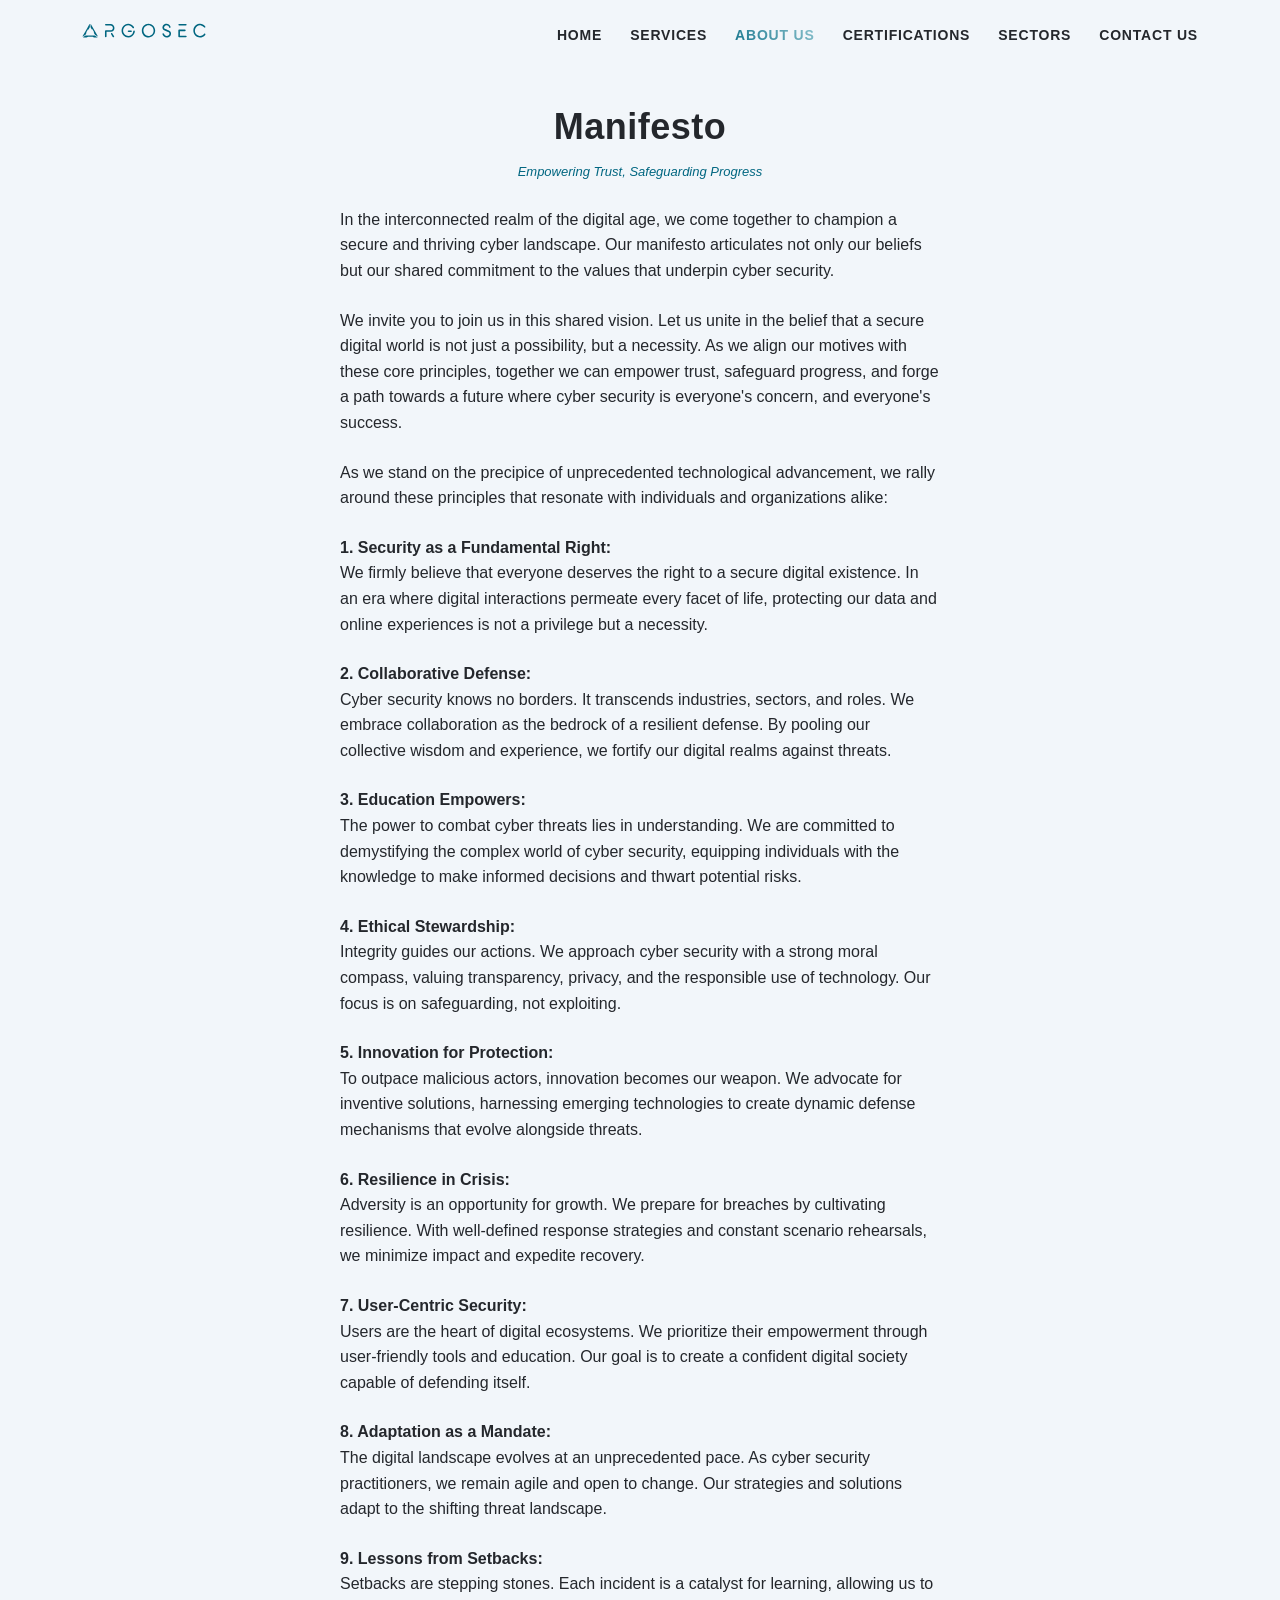
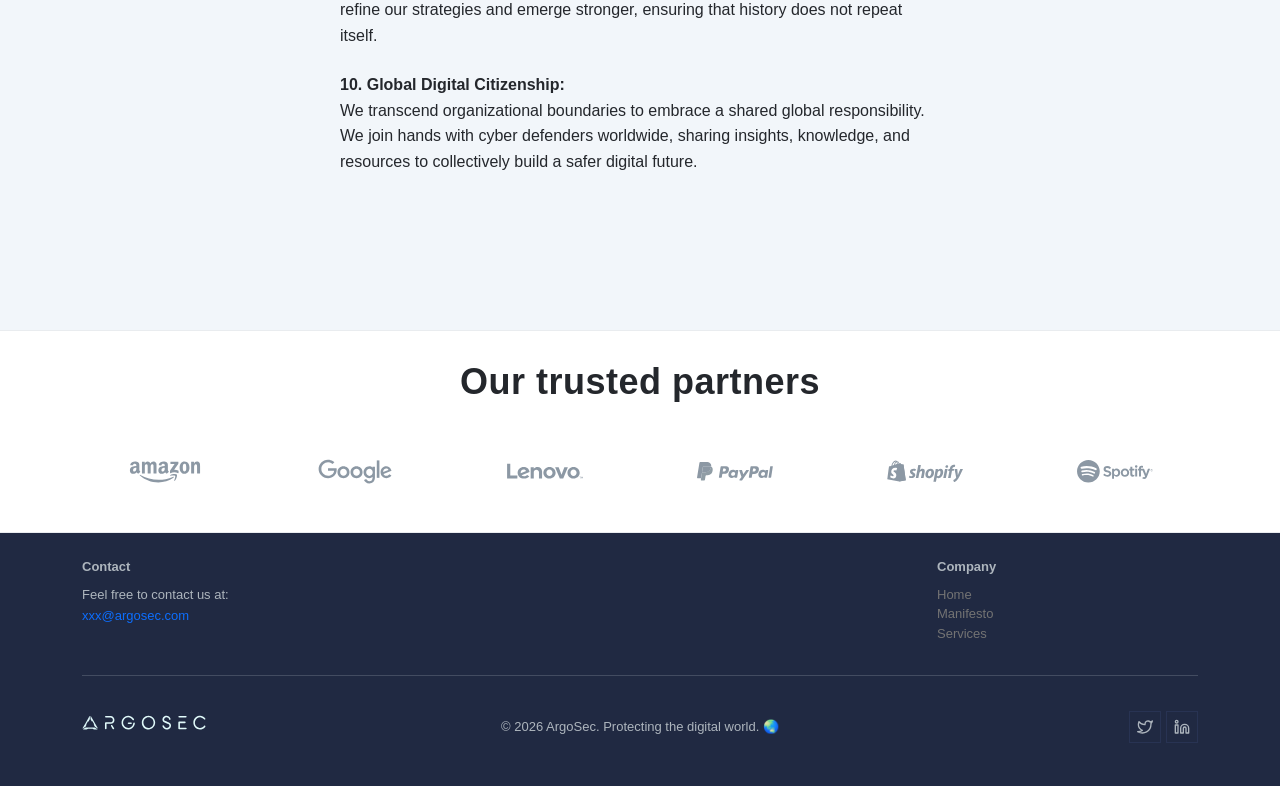
==== menu/manifesto.html @ 6bd0346e "Initial commit: Added my static website files" ====
<!doctype html>
<html lang="en">
	<head>
		<meta charset="UTF-8">
	    <meta name="viewport" content="width=device-width, initial-scale=1">
	    <title>ArgoSec - Manifesto</title>
	    <!-- favicon -->
        <link href="../images/argosec.ico" rel="shortcut icon">
		<!-- Bootstrap core CSS -->
	    <link href="../css/bootstrap.min.css" type="text/css" rel="stylesheet" />
	    <link href="../css/tobii.min.css" type="text/css" rel="stylesheet" />
        <link href="../css/materialdesignicons.min.css" rel="stylesheet" type="text/css" />
        <link href="https://unicons.iconscout.com/release/v4.0.0/css/line.css" rel="stylesheet">
	    <!-- Custom  Css -->
	    <link href="../css/style.min.css" rel="stylesheet" type="text/css" id="theme-opt" />
	</head>
    <body>
        <!-- START NAVBAR -->
       <nav id="navbar" class="navbar navbar-expand-lg fixed-top sticky">
            <div class="container">
                <a class="navbar-brand" href="../index.html">
                    <img height="70px" src="../images/argosec-dark.svg" alt="ArgoSec Logo Dark">
                </a>
                <button class="navbar-toggler" type="button" data-bs-toggle="collapse"
                data-bs-target="#navbarSupportedContent" aria-controls="navbarSupportedContent" aria-expanded="false" aria-label="Toggle navigation">
                <i data-feather="menu"></i>
                </button>

                <div class="collapse navbar-collapse" id="navbarSupportedContent">
                    <ul class="navbar-nav ms-auto mb-2 mb-lg-0" id="navbar-navlist">
                        <li class="nav-item">
                            <a class="nav-link" href="../index.html">Home</a>
                        </li>
                        <li class="nav-item">
                            <a class="nav-link" href="../index.html#service">Services</a>
                        </li>
                        <li class="nav-item">
                            <a class="nav-link" href="../index.html#about" title="#about">About Us</a>
                        </li>
                        <li class="nav-item">
                            <a class="nav-link" href="../index.html#certification">Certifications</a>
                        </li>
                        <li class="nav-item">
                            <a class="nav-link" href="../index.html#sector">Sectors</a>
                        </li>
                        <li class="nav-item">
                            <a class="nav-link" href="../index.html#contact">Contact Us</a>
                        </li>
                    </ul>
                </div>
                <!--end collapse-->
            </div><!--end container-->
        </nav>
        <!-- END NAVBAR -->

        <!-- Start About us -->
        <section class="section bg-light overflow-hidden" id="about">

            <div class="container mt-60 mt-60">
                <div class="row justify-content-center">
                    <div class="col-12 mb-4 pb-2">
                        <div class="section-title text-center">
                            <h4 class="title mb-2">Manifesto</h4>
                            <p style="font-size: small;" class="text-primary para-desc mx-auto mb-4"><em>Empowering Trust, Safeguarding Progress</em></p>
                            <p style="font-size: medium;" class="text-sm-start para-desc mx-auto mb-4">In the interconnected realm of the digital age, we come together to champion a secure and thriving cyber landscape. Our manifesto articulates not only our beliefs but our shared commitment to the values that underpin cyber security.</p>
                            <p style="font-size: medium;" class="text-sm-start para-desc mx-auto mb-4">We invite you to join us in this shared vision. Let us unite in the belief that a secure digital world is not just a possibility, but a necessity. As we align our motives with these core principles, together we can empower trust, safeguard progress, and forge a path towards a future where cyber security is everyone's concern, and everyone's success.</p>
                            <p style="font-size: medium;" class="text-sm-start para-desc mx-auto mb-4">As we stand on the precipice of unprecedented technological advancement, we rally around these principles that resonate with individuals and organizations alike:</p>
                            <p style="font-size: medium;" class="text-sm-start para-desc mx-auto mb-4"><strong>1. Security as a Fundamental Right:</strong><br>We firmly believe that everyone deserves the right to a secure digital existence. In an era where digital interactions permeate every facet of life, protecting our data and online experiences is not a privilege but a necessity.</p>
                            <p style="font-size: medium;" class="text-sm-start para-desc mx-auto mb-4"><strong>2. Collaborative Defense:</strong><br>Cyber security knows no borders. It transcends industries, sectors, and roles. We embrace collaboration as the bedrock of a resilient defense. By pooling our collective wisdom and experience, we fortify our digital realms against threats.</p>
                            <p style="font-size: medium;" class="text-sm-start para-desc mx-auto mb-4"><strong>3. Education Empowers:</strong><br>The power to combat cyber threats lies in understanding. We are committed to demystifying the complex world of cyber security, equipping individuals with the knowledge to make informed decisions and thwart potential risks.</p>
                            <p style="font-size: medium;" class="text-sm-start para-desc mx-auto mb-4"><strong>4. Ethical Stewardship:</strong><br>Integrity guides our actions. We approach cyber security with a strong moral compass, valuing transparency, privacy, and the responsible use of technology. Our focus is on safeguarding, not exploiting.</p>
                            <p style="font-size: medium;" class="text-sm-start para-desc mx-auto mb-4"><strong>5. Innovation for Protection:</strong><br>To outpace malicious actors, innovation becomes our weapon. We advocate for inventive solutions, harnessing emerging technologies to create dynamic defense mechanisms that evolve alongside threats.</p>
                            <p style="font-size: medium;" class="text-sm-start para-desc mx-auto mb-4"><strong>6. Resilience in Crisis:</strong><br>Adversity is an opportunity for growth. We prepare for breaches by cultivating resilience. With well-defined response strategies and constant scenario rehearsals, we minimize impact and expedite recovery.</p>
                            <p style="font-size: medium;" class="text-sm-start para-desc mx-auto mb-4"><strong>7. User-Centric Security:</strong><br>Users are the heart of digital ecosystems. We prioritize their empowerment through user-friendly tools and education. Our goal is to create a confident digital society capable of defending itself.</p>
                            <p style="font-size: medium;" class="text-sm-start para-desc mx-auto mb-4"><strong>8. Adaptation as a Mandate:</strong><br>The digital landscape evolves at an unprecedented pace. As cyber security practitioners, we remain agile and open to change. Our strategies and solutions adapt to the shifting threat landscape.</p>
                            <p style="font-size: medium;" class="text-sm-start para-desc mx-auto mb-4"><strong>9. Lessons from Setbacks:</strong><br>Setbacks are stepping stones. Each incident is a catalyst for learning, allowing us to refine our strategies and emerge stronger, ensuring that history does not repeat itself.</p>
                            <p style="font-size: medium;" class="text-sm-start para-desc mx-auto mb-4"><strong>10. Global Digital Citizenship:</strong><br>We transcend organizational boundaries to embrace a shared global responsibility. We join hands with cyber defenders worldwide, sharing insights, knowledge, and resources to collectively build a safer digital future.</p>

                        </div>
                    </div><!--end col-->
                </div><!--end row-->
            </div>
        </section><!--end section-->
        <!-- End -->

        <!-- Partners start -->
        <section class="py-4 border-bottom border-top">
            <div class="container">
                <div class="row justify-content-center">
                    <div class="section-title text-center">
                        <h4 class="title mb-4">Our trusted partners</h4></div>
                    <div class="col-lg-2 col-md-2 col-6 text-center py-4">
                        <img src="../images/client/amazon.svg" class="avatar avatar-ex-sm" alt="">
                    </div><!--end col-->

                    <div class="col-lg-2 col-md-2 col-6 text-center py-4">
                        <img src="../images/client/google.svg" class="avatar avatar-ex-sm" alt="">
                    </div><!--end col-->
                    
                    <div class="col-lg-2 col-md-2 col-6 text-center py-4">
                        <img src="../images/client/lenovo.svg" class="avatar avatar-ex-sm" alt="">
                    </div><!--end col-->
                    
                    <div class="col-lg-2 col-md-2 col-6 text-center py-4">
                        <img src="../images/client/paypal.svg" class="avatar avatar-ex-sm" alt="">
                    </div><!--end col-->
                    
                    <div class="col-lg-2 col-md-2 col-6 text-center py-4">
                        <img src="../images/client/shopify.svg" class="avatar avatar-ex-sm" alt="">
                    </div><!--end col-->
                    
                    <div class="col-lg-2 col-md-2 col-6 text-center py-4">
                        <img src="../images/client/spotify.svg" class="avatar avatar-ex-sm" alt="">
                    </div><!--end col-->
                </div><!--end row-->
            </div><!--end container-->
        </section><!--end section-->
        <!-- Partners End -->

         <!-- Start Footer -->
        <footer class="bg-footer footer-bar">
            <div class="container">
                <div class="row">
                    <div class="col-sm-12 col-md-6 mt-4">
                        <h6>Contact</h6>
                        <p style="font-size: small;" class="text-justify">Feel free to contact us at: <br> <a href="mailto:xxx@argosec.com">xxx@argosec.com</a></p>
                    </div>
                
                    <div class="col-xs-6 col-md-3 mt-4">
                        <h6></h6>
                        <ul style="font-size: small;" class="footer-links">
                            <li><a href=""></a></li>
                        </ul>
                    </div>
                
                    <div class="col-xs-6 col-md-3 mt-4">
                        <h6 style="font-size: small;">Company</h6>
                        <ul style="font-size: small;" class="footer-links">
                            <li><a href="../index.html">Home</a></li>
                            <li><a href="/menu/manifesto.html">Manifesto</a></li>
                            <li><a href="/menu/services.html">Services</a></li>
                        </ul>
                    </div>
                </div>
                <hr>
            </div>
            
            <div class="container text-center">
                <div class="row align-items-center">
                    <div class="col-sm-3">
                        <div class="text-sm-start mb-4">
                            <a href="#" class="logo-footer">
                                <img height="70px" src="../images/argosec-light.svg" alt="ArgoSec Logo Light">
                            </a>
                        </div>
                    </div>
                
                    <div class="col-sm-6 mt-4 mt-sm-0 pt-2 pt-sm-0">
                        <div class="text-center mb-4">
                            <p style="font-size: small;" class="mb-0">© <script>document.write(new Date().getFullYear())</script> ArgoSec. Protecting the digital world. 🌏</p>
                        </div>
                    </div>
                
                    <div class="col-sm-3 mt-4 mt-sm-0 pt-2 pt-sm-0">
                        <ul class="list-unstyled social-icon foot-social-icon text-sm-end mb-4">
                            <!--<li class="list-inline-item mb-0"><a href=""><i data-feather="facebook" class="fea icon-sm fea-social"></i></a></li>-->
                            <!--<li class="list-inline-item mb-0"><a href=""><i data-feather="instagram" class="fea icon-sm fea-social"></i></a></li>-->
                            <li class="list-inline-item mb-0"><a href="https://twitter.com/intent/follow?screen_name=ArgoSec_" target="_blank" rel="noopener noreferrer"><i data-feather="twitter" class="fea icon-sm fea-social"></i></a></li>
                            <li class="list-inline-item mb-0"><a href=""><i data-feather="linkedin" class="fea icon-sm fea-social"></i></a></li>
                        </ul><!--end icon-->
                    </div><!--end col-->
                </div><!--end row-->
            </div><!--end container-->
        </footer>    
        <!-- End Footer -->
    
        <!-- Back to top -->
        <a href="#" onclick="topFunction()" id="back-to-top" class="back-to-top rounded-pill fs-5"><i data-feather="arrow-up" class="fea icon-sm icons align-middle"></i></a>
        <!-- Back to top -->
                <!-- JAVASCRIPTS -->
        <script src="../js/bootstrap.bundle.min.js"></script>
        <script src="../js/gumshoe.js"></script>
        <script src="../js/tobii.min.js"></script>
        <script src="../js/contact.js"></script>
        <script src="../js/feather.min.js"></script>
        <!-- Custom -->
        <script src="../js/plugins.init.js"></script>
        <script src="../js/app.js"></script>
    </body>
---- css/tobii.min.css ----
:root{--base-font-size:18px;--transition-duration:0.3s;--transition-timing-function:cubic-bezier(0.19,1,0.22,1);--zoom-icon-background:rgba(25,41,56,0.94);--zoom-icon-color:#fff;--lightbox-background:rgba(25,41,56,0.94);--lightbox-z-index:1337;--caption-background:hsla(0,0%,100%,0.94);--caption-color:#192938;--counter-background:transparent;--counter-color:#fff;--button-background:transparent;--button-color:#fff;--loader-color:#fff;--slide-max-height:85vh;--slide-max-width:85vw}.tobii-zoom{border:0;box-shadow:none;display:inline-block;position:relative;text-decoration:none}.tobii-zoom img{display:block}.tobii-zoom__icon{align-items:center;background-color:var(--zoom-icon-background);top:.44444em;color:var(--zoom-icon-color);display:flex;height:1.77778em;justify-content:center;line-height:1;position:absolute;right:.44444em;width:1.77778em}.tobii-zoom__icon svg{fill:none;height:1.33333em;pointer-events:none;stroke-linecap:round;stroke-linejoin:round;stroke-width:1.5;stroke:currentColor;width:1.33333em}.tobii-is-open{overflow-y:hidden}.tobii{background-color:var(--lightbox-background);bottom:0;box-sizing:border-box;contain:strict;font-size:var(--base-font-size);left:0;line-height:1.5;overflow:hidden;position:fixed;right:0;top:0;z-index:var(--lightbox-z-index)}.tobii[aria-hidden=true]{display:none}.tobii *,.tobii :after,.tobii :before{box-sizing:inherit}.tobii__slider{bottom:0;left:0;position:absolute;right:0;top:0;will-change:transform}.tobii__slider[aria-hidden=true]{display:none}@media screen and (prefers-reduced-motion:no-preference){.tobii__slider--animate:not(.tobii__slider--is-dragging){transition-duration:var(--transition-duration);transition-property:transform;transition-timing-function:var(--transition-timing-function)}}.tobii__slider--is-draggable [data-type]{cursor:grab}.tobii__slider--is-dragging [data-type]{cursor:grabbing}.tobii__slide{align-items:center;display:flex;height:100%;justify-content:center;width:100%}.tobii__slide:not(.tobii__slide--is-active){visibility:hidden}@media screen and (prefers-reduced-motion:no-preference){.tobii__slide:not(.tobii__slide--is-active){transition-duration:var(--transition-duration);transition-property:visibility;transition-timing-function:var(--transition-timing-function)}}.tobii__slide [data-type]{max-height:var(--slide-max-height);max-width:var(--slide-max-width);overflow:hidden;overflow-y:auto;overscroll-behavior:contain}.tobii__slide iframe,.tobii__slide video{display:block!important}.tobii__slide figure{margin:0;position:relative}.tobii__slide figure>img{display:block;height:auto;max-height:var(--slide-max-height);max-width:var(--slide-max-width);width:auto}.tobii__slide figure>figcaption{background-color:var(--caption-background);bottom:0;color:var(--caption-color);padding:.22222em .44444em;position:absolute;white-space:pre-wrap;width:100%}.tobii__slide [data-type=html] video{cursor:auto;max-height:var(--slide-max-height);max-width:var(--slide-max-width)}.tobii__slide [data-type=iframe]{-webkit-overflow-scrolling:touch;transform:translateZ(0)}.tobii__slide [data-type=iframe] iframe{height:var(--slide-max-height);width:var(--slide-max-width)}.tobii__btn{-webkit-appearance:none;appearance:none;background-color:var(--button-background);border:.05556em solid transparent;color:var(--button-color);cursor:pointer;font:inherit;line-height:1;margin:0;opacity:.5;padding:0;position:absolute;touch-action:manipulation;will-change:opacity;z-index:1}@media screen and (prefers-reduced-motion:no-preference){.tobii__btn{transition-duration:var(--transition-duration);transition-property:opacity,transform;transition-timing-function:var(--transition-timing-function);will-change:opacity,transform}}.tobii__btn svg{fill:none;height:3.33333em;pointer-events:none;stroke-linecap:round;stroke-linejoin:round;stroke-width:1;stroke:currentColor;width:3.33333em}.tobii__btn:active,.tobii__btn:focus,.tobii__btn:hover{opacity:1}.tobii__btn--next,.tobii__btn--previous{top:50%;transform:translateY(-50%)}.tobii__btn--previous{left:.88889em}.tobii__btn--next{right:.88889em}.tobii__btn--close{right:.88889em;top:.88889em}.tobii__btn:disabled,.tobii__btn[aria-hidden=true]{display:none}.tobii__counter{background-color:var(--counter-background);color:var(--counter-color);font-size:1.11111em;left:1em;line-height:1;position:absolute;top:2.22222em;z-index:1}.tobii__counter[aria-hidden=true]{display:none}.tobii__loader{display:inline-block;height:5.55556em;left:50%;position:absolute;top:50%;transform:translate(-50%,-50%);width:5.55556em}.tobii__loader:before{animation:spin 1s infinite;border-radius:100%;border:.22222em solid #949ba3;border-top:.22222em solid var(--loader-color);bottom:0;content:"";left:0;position:absolute;right:0;top:0;z-index:1}@keyframes spin{to{transform:rotate(1turn)}}
---- css/style.min.css ----
@import url("https://fonts.googleapis.com/css2?family=League+Spartan:wght@300;400;500;600;700&display=swap");body{font-family:"Montserrat","Roboto",sans-serif;overflow-x:hidden !important;font-size:18px;color:#24272c;font-weight:400}h1,h2,h3,h4,h5,h6,.h1,.h2,.h3,.h4,.h5,.h6{font-family:"Montserrat","Roboto",sans-serif;line-height:1.5;font-weight:600 !important}.display-1,.display-2,.display-3,.display-4,.display-5,.display-6{line-height:1.2}::selection{background:#2f333a;color:#fff}a{text-decoration:none !important}p{line-height:1.6}.section{padding:100px 0;position:relative}@media (max-width: 768px){.section{padding:60px 0}}.section-two{padding:48px 0;position:relative}.bg-overlay{background-color:rgba(22,28,45,0.75);position:absolute;top:0;right:0;left:0;bottom:0;width:100%;height:100%}.title-heading .heading{font-size:42px !important;letter-spacing:0.2px;line-height:1.5}@media (max-width: 768px){.title-heading .heading{font-size:34px !important}}.title-heading .heading.sub-heading{font-size:32px !important}@media (max-width: 768px){.title-heading .heading.sub-heading{font-size:28px !important}}.title-heading .letter-spacing{letter-spacing:1px}.title-heading .para-desc{font-size:18px;letter-spacing:0.5px}@media (max-width: 768px){.title-heading .para-desc{font-size:16px}}.section-title{position:relative}.section-title .title{letter-spacing:0.5px;font-size:36px !important}@media (max-width: 768px){.section-title .title{font-size:26px !important}}.para-desc{max-width:600px;font-size:18px}.mt-100{margin-top:100px}.mb-60{margin-bottom:60px}.shape{position:absolute;right:0;bottom:-1px;left:0}@media (max-width: 425px){.shape{bottom:-4px}}.shape>svg{transform:scale(2);width:100%;height:auto;transform-origin:top center}.shape.crypto-bottom{bottom:0 !important}.shape.crypto-bottom .crypto-border{border-top:1px dashed rgba(255,255,255,0.2)}@media (max-width: 767px){.laptop-image img{max-width:100%;height:auto;float:right;margin-left:10px;}}.home-shape-arrow{display:block;position:absolute;width:100%;height:auto;bottom:25px;z-index:1;left:0}.home-shape-arrow i{background:#f2f6fa;height:50px;width:50px;margin:0 auto;line-height:50px;text-align:center;box-shadow:0 0 3px rgba(36,39,44,0.15);border-radius:30px}.home-shape-arrow .arrow-icon{position:absolute;top:0;left:0;right:0;text-align:center;display:inline-block}.feature-posts-placeholder{position:absolute;bottom:0px;left:0;right:0;height:66.6%}@media (max-width: 425px){.feature-posts-placeholder{height:80%}}.play-icon{position:absolute;bottom:50%;transform:translateY(50%);right:0;left:0;text-align:center}.play-icon i{height:75px;-webkit-text-stroke:2px #006680;-webkit-text-fill-color:transparent;width:75px;font-size:25px;display:inline-flex;align-items:center;justify-content:center}.play-icon i:hover{-webkit-text-stroke:2px #006680;-webkit-text-fill-color:#006680}.play-btn{height:78px;width:78px;font-size:30px;border-radius:50%;display:inline-flex;align-items:center;justify-content:center;color:#fff}.play-btn i{-webkit-text-stroke:2px #006680;-webkit-text-fill-color:transparent}.play-btn i:hover{-webkit-text-stroke:2px #006680;-webkit-text-fill-color:#006680}@media (min-width: 768px){.margin-top-100{margin-top:100px}}@media (max-width: 768px){.mt-60{margin-top:60px}}.features-absolute{position:relative;z-index:2;transition:all 0.5s ease}.features-absolute{margin:-200px 0 0px}@media (max-width: 768px){.features-absolute{margin:-140px 0 0}}.features-absolute.blog-search{margin:-120px 0 0px}@media (max-width: 768px){.features-absolute.blog-search{margin:-90px 0 0px}}@media (min-width: 1400px){.container{max-width:1140px !important}}.row>*{position:relative}h1,.fs-1,.h1,.fs-1{font-size:42px !important}h2,.fs-2,.h2,.fs-2{font-size:36px !important}h3,.fs-3,.h3,.fs-3{font-size:30px !important}h4,.fs-4,.h4,.fs-4{font-size:24px !important}h5,.fs-5,.h5,.fs-5{font-size:20px !important}h6,.fs-6,.h6,.fs-6{font-size:18px !important}.display-1{font-size:80px !important}.display-2{font-size:72px !important}.display-3{font-size:64px !important}.display-4{font-size:56px !important}.display-5{font-size:48px !important}.display-6{font-size:40px !important}.bg-primary{background:#006680 !important}.bg-gradient-primary{background:linear-gradient(45deg, #006680, #a2d1da) !important}.text-primary{color:#006680 !important}.text-gradient-primary{background:-webkit-linear-gradient(45deg, #006680, #a2d1da);-webkit-background-clip:text;-webkit-text-fill-color:transparent}a.text-primary:hover,a.text-primary:focus{color:#006680 !important}a.text-gradient-primary:hover,a.text-gradient-primary:focus{background:-webkit-linear-gradient(45deg, #006680, #a2d1da);-webkit-background-clip:text;-webkit-text-fill-color:transparent}.bg-blue{background:#66f !important}.bg-gradient-blue{background:linear-gradient(45deg, #66f, #a2d1da) !important}.text-blue{color:#66f !important}.text-gradient-blue{background:-webkit-linear-gradient(45deg, #66f, #a2d1da);-webkit-background-clip:text;-webkit-text-fill-color:transparent}a.text-blue:hover,a.text-blue:focus{color:#66f !important}a.text-gradient-blue:hover,a.text-gradient-blue:focus{background:-webkit-linear-gradient(45deg, #66f, #a2d1da);-webkit-background-clip:text;-webkit-text-fill-color:transparent}.bg-secondary{background:#5a6d90 !important}.bg-gradient-secondary{background:linear-gradient(45deg, #5a6d90, #a2d1da) !important}.text-secondary{color:#5a6d90 !important}.text-gradient-secondary{background:-webkit-linear-gradient(45deg, #5a6d90, #a2d1da);-webkit-background-clip:text;-webkit-text-fill-color:transparent}a.text-secondary:hover,a.text-secondary:focus{color:#5a6d90 !important}a.text-gradient-secondary:hover,a.text-gradient-secondary:focus{background:-webkit-linear-gradient(45deg, #5a6d90, #a2d1da);-webkit-background-clip:text;-webkit-text-fill-color:transparent}.bg-success{background:#52CC99 !important}.bg-gradient-success{background:linear-gradient(45deg, #52CC99, #a2d1da) !important}.text-success{color:#52CC99 !important}.text-gradient-success{background:-webkit-linear-gradient(45deg, #52CC99, #a2d1da);-webkit-background-clip:text;-webkit-text-fill-color:transparent}a.text-success:hover,a.text-success:focus{color:#52CC99 !important}a.text-gradient-success:hover,a.text-gradient-success:focus{background:-webkit-linear-gradient(45deg, #52CC99, #a2d1da);-webkit-background-clip:text;-webkit-text-fill-color:transparent}.bg-warning{background:#FFBF66 !important}.bg-gradient-warning{background:linear-gradient(45deg, #FFBF66, #a2d1da) !important}.text-warning{color:#FFBF66 !important}.text-gradient-warning{background:-webkit-linear-gradient(45deg, #FFBF66, #a2d1da);-webkit-background-clip:text;-webkit-text-fill-color:transparent}a.text-warning:hover,a.text-warning:focus{color:#FFBF66 !important}a.text-gradient-warning:hover,a.text-gradient-warning:focus{background:-webkit-linear-gradient(45deg, #FFBF66, #a2d1da);-webkit-background-clip:text;-webkit-text-fill-color:transparent}.bg-info{background:#6cf !important}.bg-gradient-info{background:linear-gradient(45deg, #6cf, #a2d1da) !important}.text-info{color:#6cf !important}.text-gradient-info{background:-webkit-linear-gradient(45deg, #6cf, #a2d1da);-webkit-background-clip:text;-webkit-text-fill-color:transparent}a.text-info:hover,a.text-info:focus{color:#6cf !important}a.text-gradient-info:hover,a.text-gradient-info:focus{background:-webkit-linear-gradient(45deg, #6cf, #a2d1da);-webkit-background-clip:text;-webkit-text-fill-color:transparent}.bg-danger{background:#ee2f20 !important}.bg-gradient-danger{background:linear-gradient(45deg, #ee2f20, #a2d1da) !important}.text-danger{color:#ee2f20 !important}.text-gradient-danger{background:-webkit-linear-gradient(45deg, #ee2f20, #a2d1da);-webkit-background-clip:text;-webkit-text-fill-color:transparent}a.text-danger:hover,a.text-danger:focus{color:#ee2f20 !important}a.text-gradient-danger:hover,a.text-gradient-danger:focus{background:-webkit-linear-gradient(45deg, #ee2f20, #a2d1da);-webkit-background-clip:text;-webkit-text-fill-color:transparent}.bg-dark{background:#24272c !important}.bg-gradient-dark{background:linear-gradient(45deg, #24272c, #a2d1da) !important}.text-dark{color:#24272c !important}.text-gradient-dark{background:-webkit-linear-gradient(45deg, #24272c, #a2d1da);-webkit-background-clip:text;-webkit-text-fill-color:transparent}a.text-dark:hover,a.text-dark:focus{color:#24272c !important}a.text-gradient-dark:hover,a.text-gradient-dark:focus{background:-webkit-linear-gradient(45deg, #24272c, #a2d1da);-webkit-background-clip:text;-webkit-text-fill-color:transparent}.bg-muted{background:#8492a6 !important}.bg-gradient-muted{background:linear-gradient(45deg, #8492a6, #a2d1da) !important}.text-muted{color:#8492a6 !important}.text-gradient-muted{background:-webkit-linear-gradient(45deg, #8492a6, #a2d1da);-webkit-background-clip:text;-webkit-text-fill-color:transparent}a.text-muted:hover,a.text-muted:focus{color:#8492a6 !important}a.text-gradient-muted:hover,a.text-gradient-muted:focus{background:-webkit-linear-gradient(45deg, #8492a6, #a2d1da);-webkit-background-clip:text;-webkit-text-fill-color:transparent}.bg-light{background:#f2f6fa !important}.bg-gradient-light{background:linear-gradient(45deg, #f2f6fa, #a2d1da) !important}.text-light{color:#f2f6fa !important}.text-gradient-light{background:-webkit-linear-gradient(45deg, #f2f6fa, #a2d1da);-webkit-background-clip:text;-webkit-text-fill-color:transparent}a.text-light:hover,a.text-light:focus{color:#f2f6fa !important}a.text-gradient-light:hover,a.text-gradient-light:focus{background:-webkit-linear-gradient(45deg, #f2f6fa, #a2d1da);-webkit-background-clip:text;-webkit-text-fill-color:transparent}.bg-footer{background:#202942 !important}.bg-gradient-footer{background:linear-gradient(45deg, #202942, #a2d1da) !important}.text-footer{color:#202942 !important}.text-gradient-footer{background:-webkit-linear-gradient(45deg, #202942, #a2d1da);-webkit-background-clip:text;-webkit-text-fill-color:transparent}a.text-footer:hover,a.text-footer:focus{color:#202942 !important}a.text-gradient-footer:hover,a.text-gradient-footer:focus{background:-webkit-linear-gradient(45deg, #202942, #a2d1da);-webkit-background-clip:text;-webkit-text-fill-color:transparent}.d-flex .flex-1{flex:1}.bg-black{background:#161c2d !important}.text-white-50{color:rgba(255,255,255,0.5)}video:focus{outline:none}.list-inline-item:not(:last-child){margin-right:0px;margin-bottom:5px}.rounded{border-radius:5px !important}.rounded-top{border-top-left-radius:5px !important;border-top-right-radius:5px !important}.rounded-left{border-top-left-radius:5px !important;border-bottom-left-radius:5px !important}.rounded-bottom{border-bottom-left-radius:5px !important;border-bottom-right-radius:5px !important}.rounded-right{border-top-right-radius:5px !important;border-bottom-right-radius:5px !important}.rounded-md{border-radius:10px !important}.rounded-lg{border-radius:30px !important}.border-primary{border-color:#006680 !important}.border-blue{border-color:#66f !important}.border-secondary{border-color:#5a6d90 !important}.border-success{border-color:#52CC99 !important}.border-warning{border-color:#FFBF66 !important}.border-info{border-color:#6cf !important}.border-danger{border-color:#ee2f20 !important}.border-dark{border-color:#24272c !important}.border-muted{border-color:#8492a6 !important}.border-light{border-color:#f2f6fa !important}.border-footer{border-color:#202942 !important}.border{border:1px solid #e9ecef !important}.border-top{border-top:1px solid #e9ecef !important}.border-bottom{border-bottom:1px solid #e9ecef !important}.border-left{border-left:1px solid #e9ecef !important}.border-right{border-right:1px solid #e9ecef !important}.opacity-05{opacity:0.05}.opacity-075{opacity:0.075}.opacity-1{opacity:0.1}.opacity-2{opacity:0.2}.opacity-3{opacity:0.3}.opacity-4{opacity:0.4}.opacity-5{opacity:0.5}.opacity-6{opacity:0.6}.opacity-7{opacity:0.7}.opacity-8{opacity:0.8}.opacity-9{opacity:0.9}.small,small{font-size:90%}.card{border:none}.card .card-body{padding:1.5rem}.card .card-img{position:relative}.card .card-img .card-overlay{position:absolute;top:0;right:0;bottom:0;left:0;opacity:0;background:linear-gradient(to bottom, transparent 0%, transparent 25%, transparent 35%, rgba(22,28,45,0.9) 100%);transition:all 0.5s ease}.card:hover .card-img .card-overlay{opacity:1}@media (max-width: 768px){.display-1{font-size:56px !important}.display-2{font-size:50px !important}.display-3{font-size:42px !important}.display-4{font-size:36px !important}.display-5{font-size:30px !important}.display-6{font-size:24px !important}}.form-signin{width:100%;max-width:400px;margin:auto}.mt-74{margin-top:74px}.fw-bold{font-weight:700 !important}.fw-semibold{font-weight:600 !important}.z-index-1{z-index:1}.z-index-0{z-index:0}.z-index-m-1{z-index:-1}.ms-n3{margin-left:-16px}.mt-n3{margin-top:-16px}.mt-n4{margin-top:-24px}.mt-n5{margin-top:-48px}.mt-n80{margin-top:-80px}.btn-primary{background:linear-gradient(45deg, #006680, #a2d1da) !important;color:#fff !important;box-shadow:0 3px 5px 0 rgba(83,41,196,0.1);border-image:linear-gradient(to right, #006680, #a2d1da) 1}.btn-outline-primary{color:#006680;background-color:transparent;border-image:linear-gradient(to right, #006680, #a2d1da) 1}.btn-outline-primary:hover,.btn-outline-primary:focus,.btn-outline-primary:active,.btn-outline-primary.active,.btn-outline-primary.focus,.btn-outline-primary:not(:disabled):not(.disabled):active{background:linear-gradient(45deg, #006680, #a2d1da) !important;color:#fff !important;box-shadow:0 3px 5px 0 rgba(83,41,196,0.1)}.btn-link.primary{padding:0 !important;color:#24272c;position:relative}.btn-link.primary:hover,.btn-link.primary:focus,.btn-link.primary:active,.btn-link.primary.active,.btn-link.primary.focus,.btn-link.primary:not(:disabled):not(.disabled):active{background:-webkit-linear-gradient(45deg, #006680, #a2d1da);-webkit-background-clip:text;-webkit-text-fill-color:transparent}.btn-link.primary:after{background:linear-gradient(45deg, #006680, #a2d1da) !important}.btn-blue{background:linear-gradient(45deg, #66f, #a2d1da) !important;color:#fff !important;box-shadow:0 3px 5px 0 rgba(102,102,255,0.1);border-image:linear-gradient(to right, #66f, #a2d1da) 1}.btn-outline-blue{color:#66f;background-color:transparent;border-image:linear-gradient(to right, #66f, #a2d1da) 1}.btn-outline-blue:hover,.btn-outline-blue:focus,.btn-outline-blue:active,.btn-outline-blue.active,.btn-outline-blue.focus,.btn-outline-blue:not(:disabled):not(.disabled):active{background:linear-gradient(45deg, #66f, #a2d1da) !important;color:#fff !important;box-shadow:0 3px 5px 0 rgba(102,102,255,0.1)}.btn-link.blue{padding:0 !important;color:#24272c;position:relative}.btn-link.blue:hover,.btn-link.blue:focus,.btn-link.blue:active,.btn-link.blue.active,.btn-link.blue.focus,.btn-link.blue:not(:disabled):not(.disabled):active{background:-webkit-linear-gradient(45deg, #66f, #a2d1da);-webkit-background-clip:text;-webkit-text-fill-color:transparent}.btn-link.blue:after{background:linear-gradient(45deg, #66f, #a2d1da) !important}.btn-secondary{background:linear-gradient(45deg, #5a6d90, #a2d1da) !important;color:#fff !important;box-shadow:0 3px 5px 0 rgba(90,109,144,0.1);border-image:linear-gradient(to right, #5a6d90, #a2d1da) 1}.btn-outline-secondary{color:#5a6d90;background-color:transparent;border-image:linear-gradient(to right, #5a6d90, #a2d1da) 1}.btn-outline-secondary:hover,.btn-outline-secondary:focus,.btn-outline-secondary:active,.btn-outline-secondary.active,.btn-outline-secondary.focus,.btn-outline-secondary:not(:disabled):not(.disabled):active{background:linear-gradient(45deg, #5a6d90, #a2d1da) !important;color:#fff !important;box-shadow:0 3px 5px 0 rgba(90,109,144,0.1)}.btn-link.secondary{padding:0 !important;color:#24272c;position:relative}.btn-link.secondary:hover,.btn-link.secondary:focus,.btn-link.secondary:active,.btn-link.secondary.active,.btn-link.secondary.focus,.btn-link.secondary:not(:disabled):not(.disabled):active{background:-webkit-linear-gradient(45deg, #5a6d90, #a2d1da);-webkit-background-clip:text;-webkit-text-fill-color:transparent}.btn-link.secondary:after{background:linear-gradient(45deg, #5a6d90, #a2d1da) !important}.btn-success{background:linear-gradient(45deg, #52CC99, #a2d1da) !important;color:#fff !important;box-shadow:0 3px 5px 0 rgba(82,204,153,0.1);border-image:linear-gradient(to right, #52CC99, #a2d1da) 1}.btn-outline-success{color:#52CC99;background-color:transparent;border-image:linear-gradient(to right, #52CC99, #a2d1da) 1}.btn-outline-success:hover,.btn-outline-success:focus,.btn-outline-success:active,.btn-outline-success.active,.btn-outline-success.focus,.btn-outline-success:not(:disabled):not(.disabled):active{background:linear-gradient(45deg, #52CC99, #a2d1da) !important;color:#fff !important;box-shadow:0 3px 5px 0 rgba(82,204,153,0.1)}.btn-link.success{padding:0 !important;color:#24272c;position:relative}.btn-link.success:hover,.btn-link.success:focus,.btn-link.success:active,.btn-link.success.active,.btn-link.success.focus,.btn-link.success:not(:disabled):not(.disabled):active{background:-webkit-linear-gradient(45deg, #52CC99, #a2d1da);-webkit-background-clip:text;-webkit-text-fill-color:transparent}.btn-link.success:after{background:linear-gradient(45deg, #52CC99, #a2d1da) !important}.btn-warning{background:linear-gradient(45deg, #FFBF66, #a2d1da) !important;color:#fff !important;box-shadow:0 3px 5px 0 rgba(255,191,102,0.1);border-image:linear-gradient(to right, #FFBF66, #a2d1da) 1}.btn-outline-warning{color:#FFBF66;background-color:transparent;border-image:linear-gradient(to right, #FFBF66, #a2d1da) 1}.btn-outline-warning:hover,.btn-outline-warning:focus,.btn-outline-warning:active,.btn-outline-warning.active,.btn-outline-warning.focus,.btn-outline-warning:not(:disabled):not(.disabled):active{background:linear-gradient(45deg, #FFBF66, #a2d1da) !important;color:#fff !important;box-shadow:0 3px 5px 0 rgba(255,191,102,0.1)}.btn-link.warning{padding:0 !important;color:#24272c;position:relative}.btn-link.warning:hover,.btn-link.warning:focus,.btn-link.warning:active,.btn-link.warning.active,.btn-link.warning.focus,.btn-link.warning:not(:disabled):not(.disabled):active{background:-webkit-linear-gradient(45deg, #FFBF66, #a2d1da);-webkit-background-clip:text;-webkit-text-fill-color:transparent}.btn-link.warning:after{background:linear-gradient(45deg, #FFBF66, #a2d1da) !important}.btn-info{background:linear-gradient(45deg, #6cf, #a2d1da) !important;color:#fff !important;box-shadow:0 3px 5px 0 rgba(102,204,255,0.1);border-image:linear-gradient(to right, #6cf, #a2d1da) 1}.btn-outline-info{color:#6cf;background-color:transparent;border-image:linear-gradient(to right, #6cf, #a2d1da) 1}.btn-outline-info:hover,.btn-outline-info:focus,.btn-outline-info:active,.btn-outline-info.active,.btn-outline-info.focus,.btn-outline-info:not(:disabled):not(.disabled):active{background:linear-gradient(45deg, #6cf, #a2d1da) !important;color:#fff !important;box-shadow:0 3px 5px 0 rgba(102,204,255,0.1)}.btn-link.info{padding:0 !important;color:#24272c;position:relative}.btn-link.info:hover,.btn-link.info:focus,.btn-link.info:active,.btn-link.info.active,.btn-link.info.focus,.btn-link.info:not(:disabled):not(.disabled):active{background:-webkit-linear-gradient(45deg, #6cf, #a2d1da);-webkit-background-clip:text;-webkit-text-fill-color:transparent}.btn-link.info:after{background:linear-gradient(45deg, #6cf, #a2d1da) !important}.btn-danger{background:linear-gradient(45deg, #ee2f20, #a2d1da) !important;color:#fff !important;box-shadow:0 3px 5px 0 rgba(238,47,32,0.1);border-image:linear-gradient(to right, #ee2f20, #a2d1da) 1}.btn-outline-danger{color:#ee2f20;background-color:transparent;border-image:linear-gradient(to right, #ee2f20, #a2d1da) 1}.btn-outline-danger:hover,.btn-outline-danger:focus,.btn-outline-danger:active,.btn-outline-danger.active,.btn-outline-danger.focus,.btn-outline-danger:not(:disabled):not(.disabled):active{background:linear-gradient(45deg, #ee2f20, #a2d1da) !important;color:#fff !important;box-shadow:0 3px 5px 0 rgba(238,47,32,0.1)}.btn-link.danger{padding:0 !important;color:#24272c;position:relative}.btn-link.danger:hover,.btn-link.danger:focus,.btn-link.danger:active,.btn-link.danger.active,.btn-link.danger.focus,.btn-link.danger:not(:disabled):not(.disabled):active{background:-webkit-linear-gradient(45deg, #ee2f20, #a2d1da);-webkit-background-clip:text;-webkit-text-fill-color:transparent}.btn-link.danger:after{background:linear-gradient(45deg, #ee2f20, #a2d1da) !important}.btn-dark{background:linear-gradient(45deg, #24272c, #a2d1da) !important;color:#fff !important;box-shadow:0 3px 5px 0 rgba(36,39,44,0.1);border-image:linear-gradient(to right, #24272c, #a2d1da) 1}.btn-outline-dark{color:#24272c;background-color:transparent;border-image:linear-gradient(to right, #24272c, #a2d1da) 1}.btn-outline-dark:hover,.btn-outline-dark:focus,.btn-outline-dark:active,.btn-outline-dark.active,.btn-outline-dark.focus,.btn-outline-dark:not(:disabled):not(.disabled):active{background:linear-gradient(45deg, #24272c, #a2d1da) !important;color:#fff !important;box-shadow:0 3px 5px 0 rgba(36,39,44,0.1)}.btn-link.dark{padding:0 !important;color:#24272c;position:relative}.btn-link.dark:hover,.btn-link.dark:focus,.btn-link.dark:active,.btn-link.dark.active,.btn-link.dark.focus,.btn-link.dark:not(:disabled):not(.disabled):active{background:-webkit-linear-gradient(45deg, #24272c, #a2d1da);-webkit-background-clip:text;-webkit-text-fill-color:transparent}.btn-link.dark:after{background:linear-gradient(45deg, #24272c, #a2d1da) !important}.btn-muted{background:linear-gradient(45deg, #8492a6, #a2d1da) !important;color:#fff !important;box-shadow:0 3px 5px 0 rgba(132,146,166,0.1);border-image:linear-gradient(to right, #8492a6, #a2d1da) 1}.btn-outline-muted{color:#8492a6;background-color:transparent;border-image:linear-gradient(to right, #8492a6, #a2d1da) 1}.btn-outline-muted:hover,.btn-outline-muted:focus,.btn-outline-muted:active,.btn-outline-muted.active,.btn-outline-muted.focus,.btn-outline-muted:not(:disabled):not(.disabled):active{background:linear-gradient(45deg, #8492a6, #a2d1da) !important;color:#fff !important;box-shadow:0 3px 5px 0 rgba(132,146,166,0.1)}.btn-link.muted{padding:0 !important;color:#24272c;position:relative}.btn-link.muted:hover,.btn-link.muted:focus,.btn-link.muted:active,.btn-link.muted.active,.btn-link.muted.focus,.btn-link.muted:not(:disabled):not(.disabled):active{background:-webkit-linear-gradient(45deg, #8492a6, #a2d1da);-webkit-background-clip:text;-webkit-text-fill-color:transparent}.btn-link.muted:after{background:linear-gradient(45deg, #8492a6, #a2d1da) !important}.btn-light{background:linear-gradient(45deg, #f2f6fa, #a2d1da) !important;color:#fff !important;box-shadow:0 3px 5px 0 rgba(242,246,250,0.1);border-image:linear-gradient(to right, #f2f6fa, #a2d1da) 1}.btn-outline-light{color:#f2f6fa;background-color:transparent;border-image:linear-gradient(to right, #f2f6fa, #a2d1da) 1}.btn-outline-light:hover,.btn-outline-light:focus,.btn-outline-light:active,.btn-outline-light.active,.btn-outline-light.focus,.btn-outline-light:not(:disabled):not(.disabled):active{background:linear-gradient(45deg, #f2f6fa, #a2d1da) !important;color:#fff !important;box-shadow:0 3px 5px 0 rgba(242,246,250,0.1)}.btn-link.light{padding:0 !important;color:#24272c;position:relative}.btn-link.light:hover,.btn-link.light:focus,.btn-link.light:active,.btn-link.light.active,.btn-link.light.focus,.btn-link.light:not(:disabled):not(.disabled):active{background:-webkit-linear-gradient(45deg, #f2f6fa, #a2d1da);-webkit-background-clip:text;-webkit-text-fill-color:transparent}.btn-link.light:after{background:linear-gradient(45deg, #f2f6fa, #a2d1da) !important}.btn-footer{background:linear-gradient(45deg, #202942, #a2d1da) !important;color:#fff !important;box-shadow:0 3px 5px 0 rgba(32,41,66,0.1);border-image:linear-gradient(to right, #202942, #a2d1da) 1}.btn-outline-footer{color:#202942;background-color:transparent;border-image:linear-gradient(to right, #202942, #a2d1da) 1}.btn-outline-footer:hover,.btn-outline-footer:focus,.btn-outline-footer:active,.btn-outline-footer.active,.btn-outline-footer.focus,.btn-outline-footer:not(:disabled):not(.disabled):active{background:linear-gradient(45deg, #202942, #a2d1da) !important;color:#fff !important;box-shadow:0 3px 5px 0 rgba(32,41,66,0.1)}.btn-link.footer{padding:0 !important;color:#24272c;position:relative}.btn-link.footer:hover,.btn-link.footer:focus,.btn-link.footer:active,.btn-link.footer.active,.btn-link.footer.focus,.btn-link.footer:not(:disabled):not(.disabled):active{background:-webkit-linear-gradient(45deg, #202942, #a2d1da);-webkit-background-clip:text;-webkit-text-fill-color:transparent}.btn-link.footer:after{background:linear-gradient(45deg, #202942, #a2d1da) !important}.btn{padding:8px 20px;outline:none;text-decoration:none;font-size:18px;letter-spacing:0.5px;transition:all 0.3s ease;border-radius:0}.btn:focus{box-shadow:none !important}.btn.btn-sm{padding:7px 16px;font-size:10px}.btn.btn-lg{padding:14px 30px;font-size:16px}.btn.searchbtn{padding:6px 20px}.btn.btn-pills{border-radius:30px}.btn.btn-light{color:#24272c !important;border:1px solid #dee2e6 !important}.btn.btn-light:hover,.btn.btn-light:focus,.btn.btn-light:active,.btn.btn-light.active,.btn.btn-light.focus{background-color:#cdddec !important;color:#24272c !important}.btn.btn-soft-light{color:rgba(36,39,44,0.5) !important;border:1px solid #dee2e6 !important}.btn.btn-soft-light:hover,.btn.btn-soft-light:focus,.btn.btn-soft-light:active,.btn.btn-soft-light.active,.btn.btn-soft-light.focus{color:#24272c !important}.btn.btn-outline-light{border:1px solid #dee2e6 !important;color:#24272c !important;background-color:transparent}.btn.btn-outline-light:hover,.btn.btn-outline-light:focus,.btn.btn-outline-light:active,.btn.btn-outline-light.active,.btn.btn-outline-light.focus{background-color:#f2f6fa !important}.btn.btn-link{font-weight:400}.btn.btn-link:after{content:"";position:absolute;height:1px;width:0;right:0;left:0;bottom:0;transition:all 0.5s ease}.btn.btn-link.active:after,.btn.btn-link:hover:after{width:100%;right:auto;left:0;height:1px}.btn.btn-icon{height:36px;width:36px;display:inline-flex;align-items:center;justify-content:center;padding:0}.btn.btn-icon .icons{height:16px;width:16px;font-size:16px}.btn.btn-icon.btn-lg{height:48px;width:48px}.btn.btn-icon.btn-lg .icons{height:20px;width:20px;font-size:20px}.btn.btn-icon.btn-sm{height:30px;width:30px}button:not(:disabled){outline:none}.shadow{box-shadow:0 0 3px rgba(36,39,44,0.15) !important}.shadow-lg{box-shadow:0 25px 25px rgba(36,39,44,0.05) !important}.shadow-md{box-shadow:0 5px 13px rgba(36,39,44,0.2) !important}.avatar.avatar-coin{height:36px;width:36px}.avatar.avatar-ex-sm{max-height:25px}.avatar.avatar-ex-small{height:36px;width:36px}.avatar.avatar-md-sm{height:45px;width:45px}.avatar.avatar-small{height:65px;width:65px}.avatar.avatar-md-md{height:80px;width:80px}.avatar.avatar-medium{height:110px;width:110px}.avatar.avatar-large{height:140px;width:140px}.avatar.avatar-xl-large{height:180px;width:180px}.avatar.avatar-ex-large{height:200px;width:200px}.avatar.avatar-250{height:250px;width:250px}.form-label,.form-check-label{font-size:14px}.form-control{border:1px solid #dee2e6;font-size:18px;line-height:30px;background-color:#fff;border-radius:0}.form-control:focus{border-image:linear-gradient(to right, #006680, #a2d1da) 1;box-shadow:none}.form-control[readonly]{background-color:#fff}.form-control:disabled{background-color:#dee2e6}textarea{min-height:180px !important}.form-check-input{border:1px solid #dee2e6}.form-check-input:focus{border-image:linear-gradient(to right, #006680, #a2d1da) 1;box-shadow:none}.form-check-input.form-check-input:checked{background:linear-gradient(45deg, #006680, #a2d1da) !important;border-image:linear-gradient(to right, #006680, #a2d1da) 1}.subcribe-form .btn{padding:10px 20px}.subcribe-form input{padding:12px 20px;width:100%;color:#24272c !important;border:none;outline:none !important;padding-right:160px;padding-left:30px;background-color:rgba(255,255,255,0.8);height:50px}.subcribe-form button{position:absolute;top:2px;right:3px;outline:none !important}.subcribe-form form{position:relative;max-width:600px}.map{line-height:0}.map.map-gray{filter:grayscale(100%)}.map.map-gray iframe{height:100vh}.map iframe{width:100%;height:500px}.map.map-100vh iframe{height:100vh}#preloader{position:fixed;top:0;left:0;right:0;bottom:0;background-image:linear-gradient(45deg, #fff, #fff);z-index:9999999}#preloader #status{position:absolute;left:0;right:0;top:50%;transform:translateY(-50%)}#preloader #status .spinner{width:40px;height:40px;position:relative;margin:100px auto}#preloader #status .spinner .double-bounce1,#preloader #status .spinner .double-bounce2{width:100%;height:100%;border-radius:50%;background-color:#006680;opacity:0.6;position:absolute;top:0;left:0;animation:sk-bounce 2.0s infinite ease-in-out}#preloader #status .spinner .double-bounce2{animation-delay:-1.0s}@keyframes sk-bounce{0%,100%{transform:scale(0)}50%{transform:scale(1)}}.social-icon li a{color:#24272c;border:1px solid #24272c;display:inline-flex;align-items:center;justify-content:center;height:32px;width:32px;transition:all 0.4s ease;overflow:hidden;position:relative}.social-icon li a .fea-social{stroke-width:2}.social-icon li a:hover{background:linear-gradient(45deg, #006680, #a2d1da) !important;border-image:linear-gradient(to right, #006680, #a2d1da) 1;color:#fff !important}.social-icon li a:hover .fea-social{fill:#006680}.social-icon.tagline-social li a{border:none;height:auto;width:auto;padding-left:8px}.social-icon.tagline-social li a i{color:#8492a6}.social-icon.tagline-social li a i:hover{color:#006680 !important}.social-icon.tagline-social li a:hover{background:transparent}.social-icon.tagline-social.social-white li a i{color:#fff}.social-icon.tagline-social.social-dark li a i{color:#24272c}.social-icon.social li a{color:#adb5bd;border-color:#adb5bd}.social-icon.foot-social-icon li a{color:#adb5bd;border-color:#283353}.back-to-top{position:fixed;z-index:99;bottom:30px;right:30px;display:none;transition:all 0.5s ease;height:36px;width:36px;line-height:34px;text-align:center;background:linear-gradient(45deg, #006680, #a2d1da) !important;color:#fff !important}.back-to-top .icons{transition:all 0.5s ease}.back-to-home{position:fixed;top:4%;right:2%;z-index:1}.fea{stroke-width:1.8}.fea.icon-sm{height:16px;width:16px}.fea.icon-ex-md{height:20px;width:20px}.fea.icon-m-md{height:28px;width:28px}.fea.icon-md{height:35px;width:35px}.fea.icon-lg{height:42px;width:42px;stroke-width:1}.fea.icon-ex-lg{height:52px;width:52px}[class^=uil-]:before,[class*=" uil-"]:before{margin:0}.uim-svg{vertical-align:0 !important}.navbar{transition:all 0.5s ease;padding:0}.navbar .navbar-nav .nav-item .nav-link{color:#24272c;font-size:14px;letter-spacing:0.05rem;font-weight:600;text-transform:uppercase;background-color:transparent;margin:0px 6px;transition:all 0.3s ease;font-family:"Montserrat","Roboto",sans-serif;padding-top:12px;padding-bottom:12px}.navbar .navbar-nav .nav-item:hover .nav-link,.navbar .navbar-nav .nav-item:active .nav-link,.navbar .navbar-nav .nav-item.active .nav-link{background:-webkit-linear-gradient(45deg, #006680, #a2d1da);-webkit-background-clip:text;-webkit-text-fill-color:transparent}.navbar .navbar-brand{line-height:70px;font-size:0;padding:0}.navbar .navbar-brand .l-dark,.navbar .navbar-brand .logo-dark-mode{display:none}.navbar .navbar-brand .l-light,.navbar .navbar-brand .logo-light-mode{display:inline-block}@media (max-width: 991.98px){.navbar .navbar-brand .l-dark{display:inline-block !important}.navbar .navbar-brand .l-light{display:none !important}}.navbar .navbar-toggler{padding:0px;border:none;font-size:24px}.navbar .navbar-toggler:focus{box-shadow:none}.navbar .menu-social .login-btn-primary{display:none}.navbar .menu-social .login-btn-light{display:inline-block}@media (max-width: 991.98px){.navbar .menu-social .login-btn-primary{display:inline-block !important}.navbar .menu-social .login-btn-light{display:none !important}}.navbar.nav-sticky{background:#fff;margin-top:0px;box-shadow:0 0 3px rgba(36,39,44,0.15)}.navbar.nav-sticky .navbar-brand .l-dark{display:inline-block}.navbar.nav-sticky .navbar-brand .l-light{display:none}.navbar.nav-sticky .menu-social .login-btn-primary{display:inline-block}.navbar.nav-sticky .menu-social .login-btn-light{display:none}@media (min-width: 992px){.navbar .navbar-nav .nav-item:last-child .nav-link{padding-right:0;margin-right:0}.navbar.nav-light .navbar-nav .nav-item .nav-link{background:-webkit-linear-gradient(rgba(255,255,255,0.7), rgba(255,255,255,0.7));-webkit-background-clip:text;-webkit-text-fill-color:transparent;font-family:"Montserrat","Roboto",sans-serif}.navbar.nav-light .navbar-nav .nav-item:hover .nav-link,.navbar.nav-light .navbar-nav .nav-item:active .nav-link,.navbar.nav-light .navbar-nav .nav-item.active .nav-link{background:-webkit-linear-gradient(#fff, #fff);-webkit-background-clip:text;-webkit-text-fill-color:transparent}.navbar.nav-light.nav-sticky{background:#fff}.navbar.nav-light.nav-sticky .nav-item .nav-link{background:-webkit-linear-gradient(#24272c, #24272c);-webkit-background-clip:text;-webkit-text-fill-color:transparent}.navbar.nav-light.nav-sticky .nav-item:hover .nav-link,.navbar.nav-light.nav-sticky .nav-item.active .nav-link,.navbar.nav-light.nav-sticky .nav-item:active .nav-link{background:-webkit-linear-gradient(45deg, #006680, #a2d1da);-webkit-background-clip:text;-webkit-text-fill-color:transparent}}@media (max-width: 991px){.navbar{background-color:#fff;box-shadow:0 0 3px rgba(36,39,44,0.15)}.navbar .menu-social{margin-bottom:20px !important}}.bg-home{height:100vh;background-size:cover !important;align-self:center;position:relative;background-position:center center}@media (max-width: 767px){.bg-home{padding:150px 0 !important;height:auto}}.bg-home-75vh{height:75vh !important;background-size:cover !important;align-self:center;position:relative;background-position:center center}@media (max-width: 767px){.bg-home-75vh{padding:120px 0 !important;height:auto}}.bg-home-70vh{height:70vh !important;background-size:cover !important;align-self:center;position:relative;background-position:center center}@media (max-width: 767px){.bg-home-70vh{padding:120px 0;height:auto}}.bg-half-260{padding:260px 0;background-size:cover !important;align-self:center;position:relative;background-position:center center}@media (max-width: 768px){.bg-half-260{padding:150px 0;height:auto}}.bg-half-360{padding:360px 0;background-size:cover !important;align-self:center;position:relative;background-position:center center}@media (max-width: 768px){.bg-half-360{padding:150px 0;height:auto}}.bg-half-170{padding:170px 0;background-size:cover !important;align-self:center;position:relative;background-position:center center}@media (max-width: 767px){.bg-half-170{padding:120px 0;height:auto}}.bg-half-130{padding:130px 0 104px;background-size:cover !important;align-self:center;position:relative;background-position:center center}.bg-half-100{padding:100px 0;background-size:cover !important;align-self:center;position:relative;background-position:center center}.bg-single-home,.aboutme{padding-top:36px;padding-bottom:100px}@media (max-width: 768px){.bg-single-home,.aboutme{padding:100px 0 100px}}.bg-hero{padding-top:36px;padding-bottom:100px}@media (max-width: 768px){.bg-hero{padding:74px 0 100px}}.bg-half{padding:200px 0 100px;background-size:cover !important;align-self:center;position:relative;background-position:center center}@media (max-width: 768px){.bg-half{padding:160px 0 60px}}.home-dashboard img{position:relative;top:60px;z-index:1}.bg-video-wrapper{position:absolute;top:0;left:0;width:100%;height:100%;z-index:0;pointer-events:none;overflow:hidden}.bg-video-wrapper iframe{width:100vw;height:56.25vw;min-height:100vh;min-width:177.77vh;position:absolute;top:50%;left:50%;transform:translate(-50%, -50%)}.text-type-element{z-index:2}.text-type-element:after{content:"";position:absolute;height:3px;width:100%;background-color:#FFBF66;right:0;left:0;bottom:0;border-radius:5px;z-index:-1;transition:all 0.5s ease}.auth-hero{min-height:100vh}@media (max-width: 768px){.auth-hero{min-height:0}.auth-hero .my-lg-auto{margin:60px 0}}.cover-user .container-fluid{max-width:100%}@media (max-width: 768px){.cover-user .container-fluid .padding-less{position:relative !important;height:400px !important}}.cover-user .container-fluid .padding-less.img{background:scroll center no-repeat;background-size:cover;position:absolute;height:100%}.cover-user .cover-user-img{height:100vh}@media (min-width: 1025px){.cover-user .cover-user-img{padding:0px 16%}}@media (max-width: 768px){.cover-user .cover-user-img{align-items:start !important;height:auto !important;padding:30px}}@media (max-width: 768px){.cover-user .cover-user-content{text-align:left !important}.cover-user .cover-my-30{margin:30px 0}}.blog.blog-primary .title:hover{background:-webkit-linear-gradient(45deg, #006680, #a2d1da);-webkit-background-clip:text;-webkit-text-fill-color:transparent}.blog.blog-blue .title:hover{background:-webkit-linear-gradient(45deg, #66f, #a2d1da);-webkit-background-clip:text;-webkit-text-fill-color:transparent}.blog.blog-secondary .title:hover{background:-webkit-linear-gradient(45deg, #5a6d90, #a2d1da);-webkit-background-clip:text;-webkit-text-fill-color:transparent}.blog.blog-success .title:hover{background:-webkit-linear-gradient(45deg, #52CC99, #a2d1da);-webkit-background-clip:text;-webkit-text-fill-color:transparent}.blog.blog-warning .title:hover{background:-webkit-linear-gradient(45deg, #FFBF66, #a2d1da);-webkit-background-clip:text;-webkit-text-fill-color:transparent}.blog.blog-info .title:hover{background:-webkit-linear-gradient(45deg, #6cf, #a2d1da);-webkit-background-clip:text;-webkit-text-fill-color:transparent}.blog.blog-danger .title:hover{background:-webkit-linear-gradient(45deg, #ee2f20, #a2d1da);-webkit-background-clip:text;-webkit-text-fill-color:transparent}.blog.blog-dark .title:hover{background:-webkit-linear-gradient(45deg, #24272c, #a2d1da);-webkit-background-clip:text;-webkit-text-fill-color:transparent}.blog.blog-muted .title:hover{background:-webkit-linear-gradient(45deg, #8492a6, #a2d1da);-webkit-background-clip:text;-webkit-text-fill-color:transparent}.blog.blog-light .title:hover{background:-webkit-linear-gradient(45deg, #f2f6fa, #a2d1da);-webkit-background-clip:text;-webkit-text-fill-color:transparent}.blog.blog-footer .title:hover{background:-webkit-linear-gradient(45deg, #202942, #a2d1da);-webkit-background-clip:text;-webkit-text-fill-color:transparent}.features.feature-primary .icons i{background:linear-gradient(45deg, #006680, #a2d1da) !important}.features.feature-primary .title:hover{background:-webkit-linear-gradient(45deg, #006680, #a2d1da);-webkit-background-clip:text;-webkit-text-fill-color:transparent}.features.feature-blue .icons i{background:linear-gradient(45deg, #66f, #a2d1da) !important}.features.feature-blue .title:hover{background:-webkit-linear-gradient(45deg, #66f, #a2d1da);-webkit-background-clip:text;-webkit-text-fill-color:transparent}.features.feature-secondary .icons i{background:linear-gradient(45deg, #5a6d90, #a2d1da) !important}.features.feature-secondary .title:hover{background:-webkit-linear-gradient(45deg, #5a6d90, #a2d1da);-webkit-background-clip:text;-webkit-text-fill-color:transparent}.features.feature-success .icons i{background:linear-gradient(45deg, #52CC99, #a2d1da) !important}.features.feature-success .title:hover{background:-webkit-linear-gradient(45deg, #52CC99, #a2d1da);-webkit-background-clip:text;-webkit-text-fill-color:transparent}.features.feature-warning .icons i{background:linear-gradient(45deg, #FFBF66, #a2d1da) !important}.features.feature-warning .title:hover{background:-webkit-linear-gradient(45deg, #FFBF66, #a2d1da);-webkit-background-clip:text;-webkit-text-fill-color:transparent}.features.feature-info .icons i{background:linear-gradient(45deg, #6cf, #a2d1da) !important}.features.feature-info .title:hover{background:-webkit-linear-gradient(45deg, #6cf, #a2d1da);-webkit-background-clip:text;-webkit-text-fill-color:transparent}.features.feature-danger .icons i{background:linear-gradient(45deg, #ee2f20, #a2d1da) !important}.features.feature-danger .title:hover{background:-webkit-linear-gradient(45deg, #ee2f20, #a2d1da);-webkit-background-clip:text;-webkit-text-fill-color:transparent}.features.feature-dark .icons i{background:linear-gradient(45deg, #24272c, #a2d1da) !important}.features.feature-dark .title:hover{background:-webkit-linear-gradient(45deg, #24272c, #a2d1da);-webkit-background-clip:text;-webkit-text-fill-color:transparent}.features.feature-muted .icons i{background:linear-gradient(45deg, #8492a6, #a2d1da) !important}.features.feature-muted .title:hover{background:-webkit-linear-gradient(45deg, #8492a6, #a2d1da);-webkit-background-clip:text;-webkit-text-fill-color:transparent}.features.feature-light .icons i{background:linear-gradient(45deg, #f2f6fa, #a2d1da) !important}.features.feature-light .title:hover{background:-webkit-linear-gradient(45deg, #f2f6fa, #a2d1da);-webkit-background-clip:text;-webkit-text-fill-color:transparent}.features.feature-footer .icons i{background:linear-gradient(45deg, #202942, #a2d1da) !important}.features.feature-footer .title:hover{background:-webkit-linear-gradient(45deg, #202942, #a2d1da);-webkit-background-clip:text;-webkit-text-fill-color:transparent}.features{transition:all 0.5s ease}.features .title{transition:all 0.5s ease}.features .icons i{height:90px;width:90px}.timeline-page:after{position:absolute;content:"";left:0;right:-1px;top:0px;width:1px;height:100%;margin:auto;border-right:2px dashed #dee2e6 !important}.timeline-page .timeline-item .date-label-left:after,.timeline-page .timeline-item .date-label-left:before,.timeline-page .timeline-item .duration-right:after,.timeline-page .timeline-item .duration-right:before{position:absolute;content:"";border-radius:50%;z-index:1}.timeline-page .timeline-item .date-label-left:after,.timeline-page .timeline-item .duration-right:after{top:9px;width:10px;height:10px;background-color:#006680}.timeline-page .timeline-item .date-label-left:before,.timeline-page .timeline-item .duration-right:before{border:2px dashed #dee2e6;top:0;width:28px;height:28px;background-color:#fff}.timeline-page .timeline-item .date-label-left{float:right;margin-right:24px}.timeline-page .timeline-item .date-label-left:after{right:-41px}.timeline-page .timeline-item .date-label-left:before{right:-50px}.timeline-page .timeline-item .duration-right{float:left;margin-left:24px}.timeline-page .timeline-item .duration-right:after{left:-41px}.timeline-page .timeline-item .duration-right:before{left:-50px}.timeline-page .timeline-item .event{transition:all 0.2s ease}.timeline-page .timeline-item .event .title{font-weight:500;transition:all 0.2s ease}.timeline-page .timeline-item .event.event-description-right{text-align:left;margin-left:24px}.timeline-page .timeline-item .event.event-description-left{text-align:right;margin-right:24px}@media (max-width: 575px){.timeline-page{margin-left:18px}.timeline-page:after{margin:0}.timeline-page .timeline-item .duration{float:left !important;margin-left:30px !important;margin-right:auto !important;text-align:left !important}.timeline-page .timeline-item .duration:after{left:-34px !important}.timeline-page .timeline-item .duration:before{left:-42px !important}.timeline-page .timeline-item .duration .event{text-align:left !important;margin-left:15px}.timeline-page .timeline-item .event.event-description-left,.timeline-page .timeline-item .event.event-description-right{text-align:left !important;margin:0 0 0 30px !important}}.pricing{transition:all 0.5s ease}.pricing .title{transition:all 0.5s ease}.pricing .icons i{background:linear-gradient(45deg, #006680, #a2d1da) !important;height:90px;width:90px}.error{margin:8px 0px;display:none;color:#ee2f20}#ajaxsuccess{font-size:16px;width:100%;display:none;clear:both;margin:8px 0px}.error_message,#success_page{padding:10px;margin-bottom:20px;text-align:center;border-radius:0}.error_message{background-color:rgba(238,47,32,0.1) !important;border:2px solid rgba(238,47,32,0.1) !important;color:#ee2f20 !important;font-size:16px}.contact-loader{display:none}#success_page{background-color:rgba(82,204,153,0.1) !important;border:2px solid rgba(82,204,153,0.1) !important;color:#52CC99 !important}#success_page p{margin-bottom:0 !important}footer{position:relative;color:#adb5bd}footer .footer-py-30{padding:30px 0}footer .text-foot{color:#adb5bd}
/*# sourceMappingURL=style.min.css.map */

.footer-links {
  padding-left:0;
  list-style:none
}
.footer-links li {
  display:block
  
}
.footer-links a {
  color:#737373

}
.footer-links a:active,.footer-links a:focus,.footer-links a:hover {
  color:#3366cc;
  text-decoration:none;
}
.footer-links.inline li {
  display:inline-block
  
}

h6 {
    font-size: small !important;
}
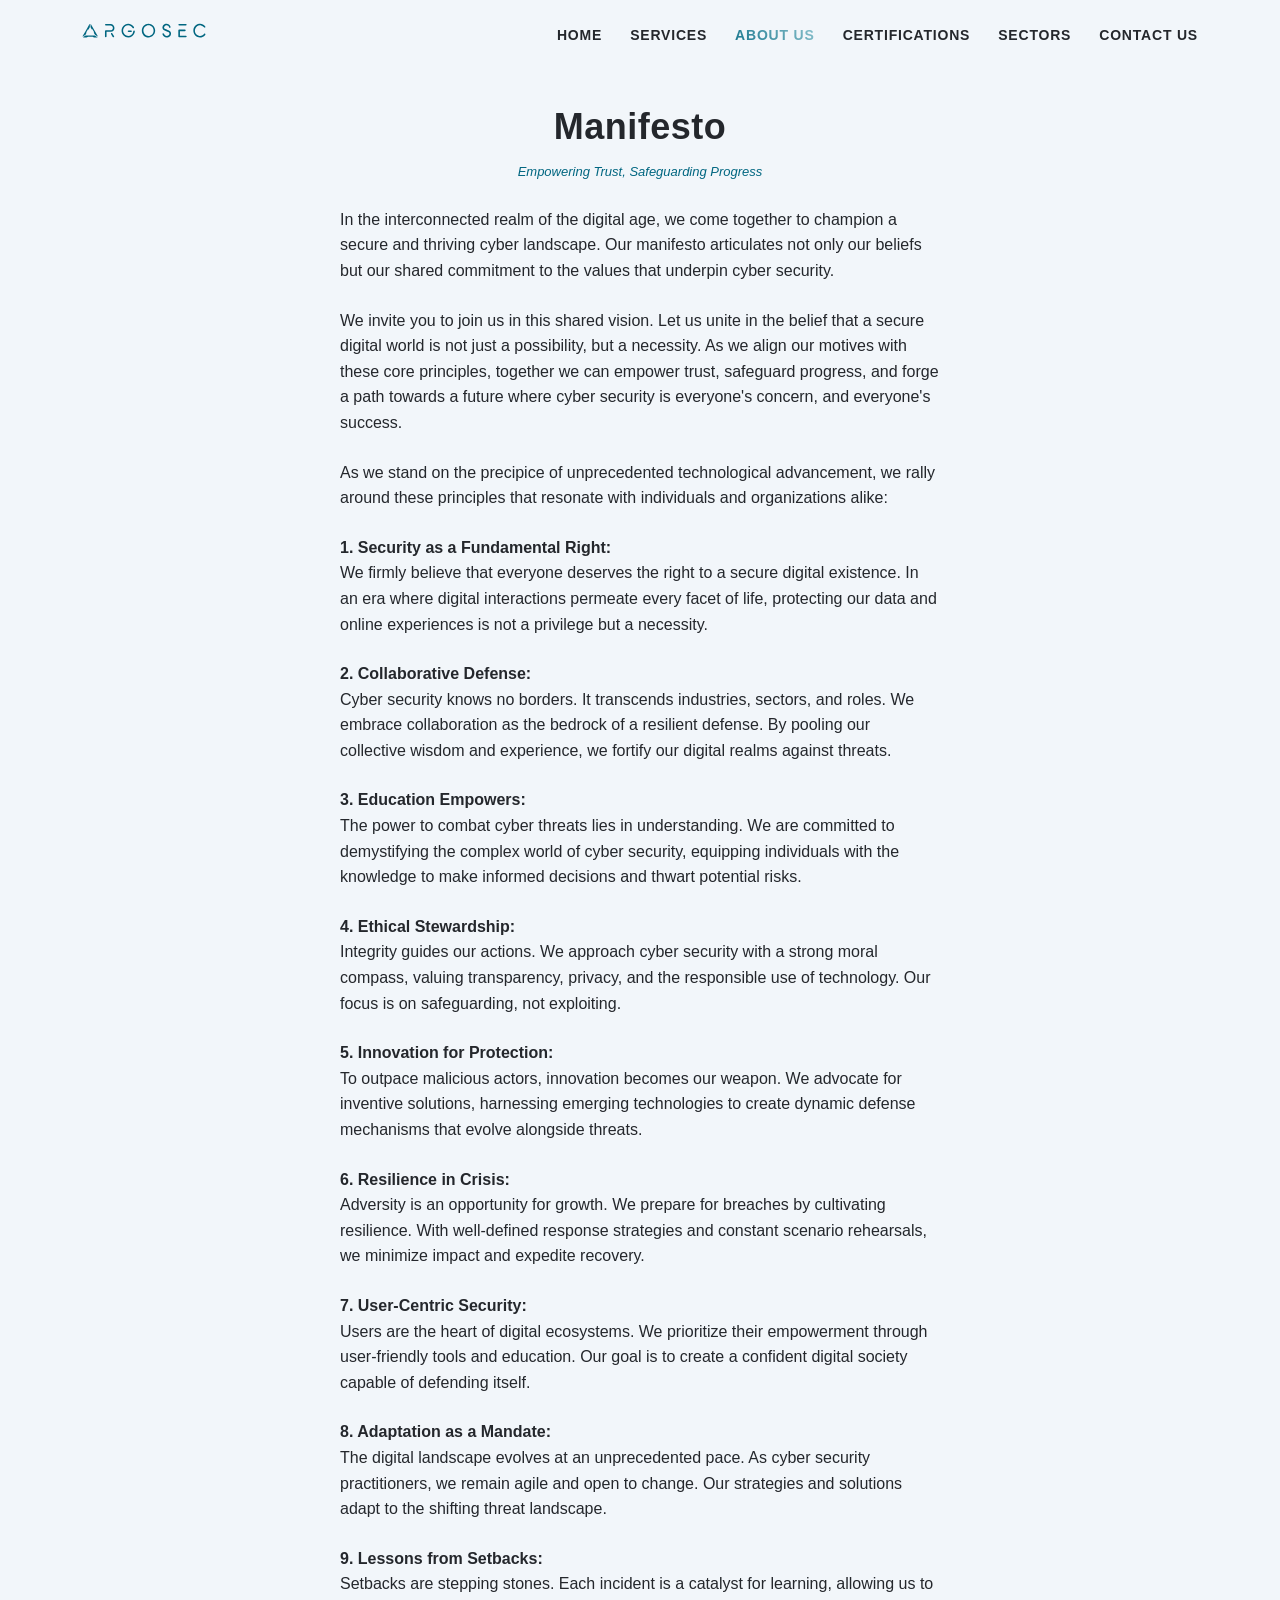
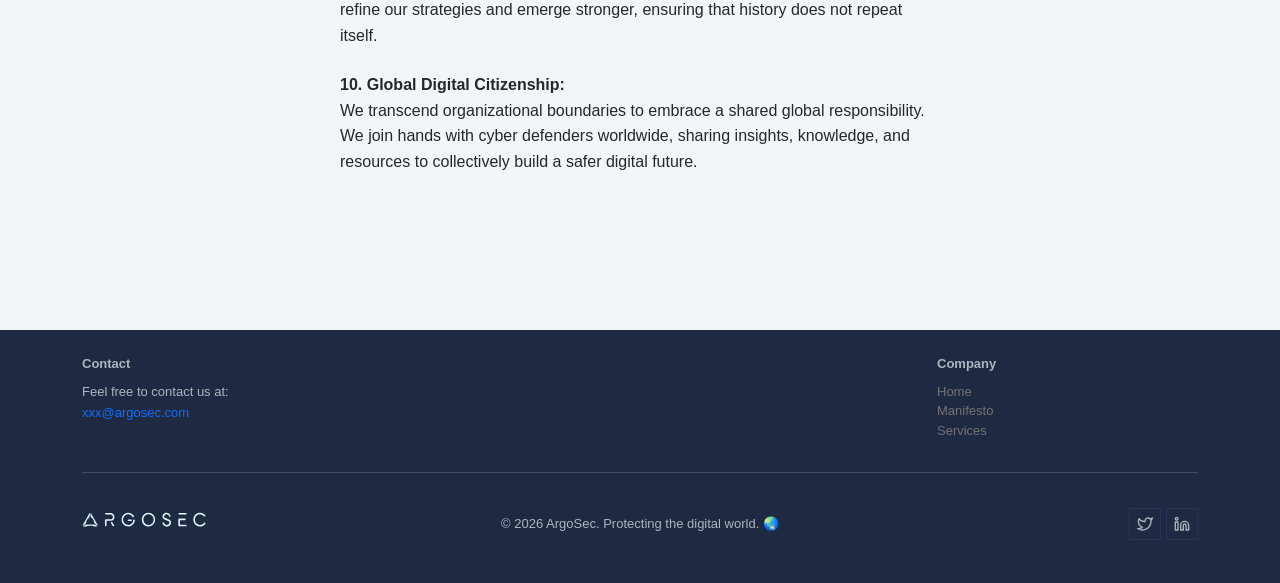
==== commit efe747ca: "hid partnerships" ====
--- a/menu/manifesto.html
+++ b/menu/manifesto.html
@@ -84,37 +84,37 @@
         <!-- End -->
 
         <!-- Partners start -->
-        <section class="py-4 border-bottom border-top">
+        <!--<section class="py-4 border-bottom border-top">
             <div class="container">
                 <div class="row justify-content-center">
                     <div class="section-title text-center">
                         <h4 class="title mb-4">Our trusted partners</h4></div>
                     <div class="col-lg-2 col-md-2 col-6 text-center py-4">
                         <img src="../images/client/amazon.svg" class="avatar avatar-ex-sm" alt="">
-                    </div><!--end col-->
+                    </div>
 
                     <div class="col-lg-2 col-md-2 col-6 text-center py-4">
                         <img src="../images/client/google.svg" class="avatar avatar-ex-sm" alt="">
-                    </div><!--end col-->
+                    </div>
                     
                     <div class="col-lg-2 col-md-2 col-6 text-center py-4">
                         <img src="../images/client/lenovo.svg" class="avatar avatar-ex-sm" alt="">
-                    </div><!--end col-->
+                    </div>
                     
                     <div class="col-lg-2 col-md-2 col-6 text-center py-4">
                         <img src="../images/client/paypal.svg" class="avatar avatar-ex-sm" alt="">
-                    </div><!--end col-->
+                    </div>
                     
                     <div class="col-lg-2 col-md-2 col-6 text-center py-4">
                         <img src="../images/client/shopify.svg" class="avatar avatar-ex-sm" alt="">
-                    </div><!--end col-->
+                    </div>
                     
                     <div class="col-lg-2 col-md-2 col-6 text-center py-4">
                         <img src="../images/client/spotify.svg" class="avatar avatar-ex-sm" alt="">
-                    </div><!--end col-->
-                </div><!--end row-->
-            </div><!--end container-->
-        </section><!--end section-->
+                    </div>
+                </div>
+            </div>
+        </section>-->
         <!-- Partners End -->
 
          <!-- Start Footer -->
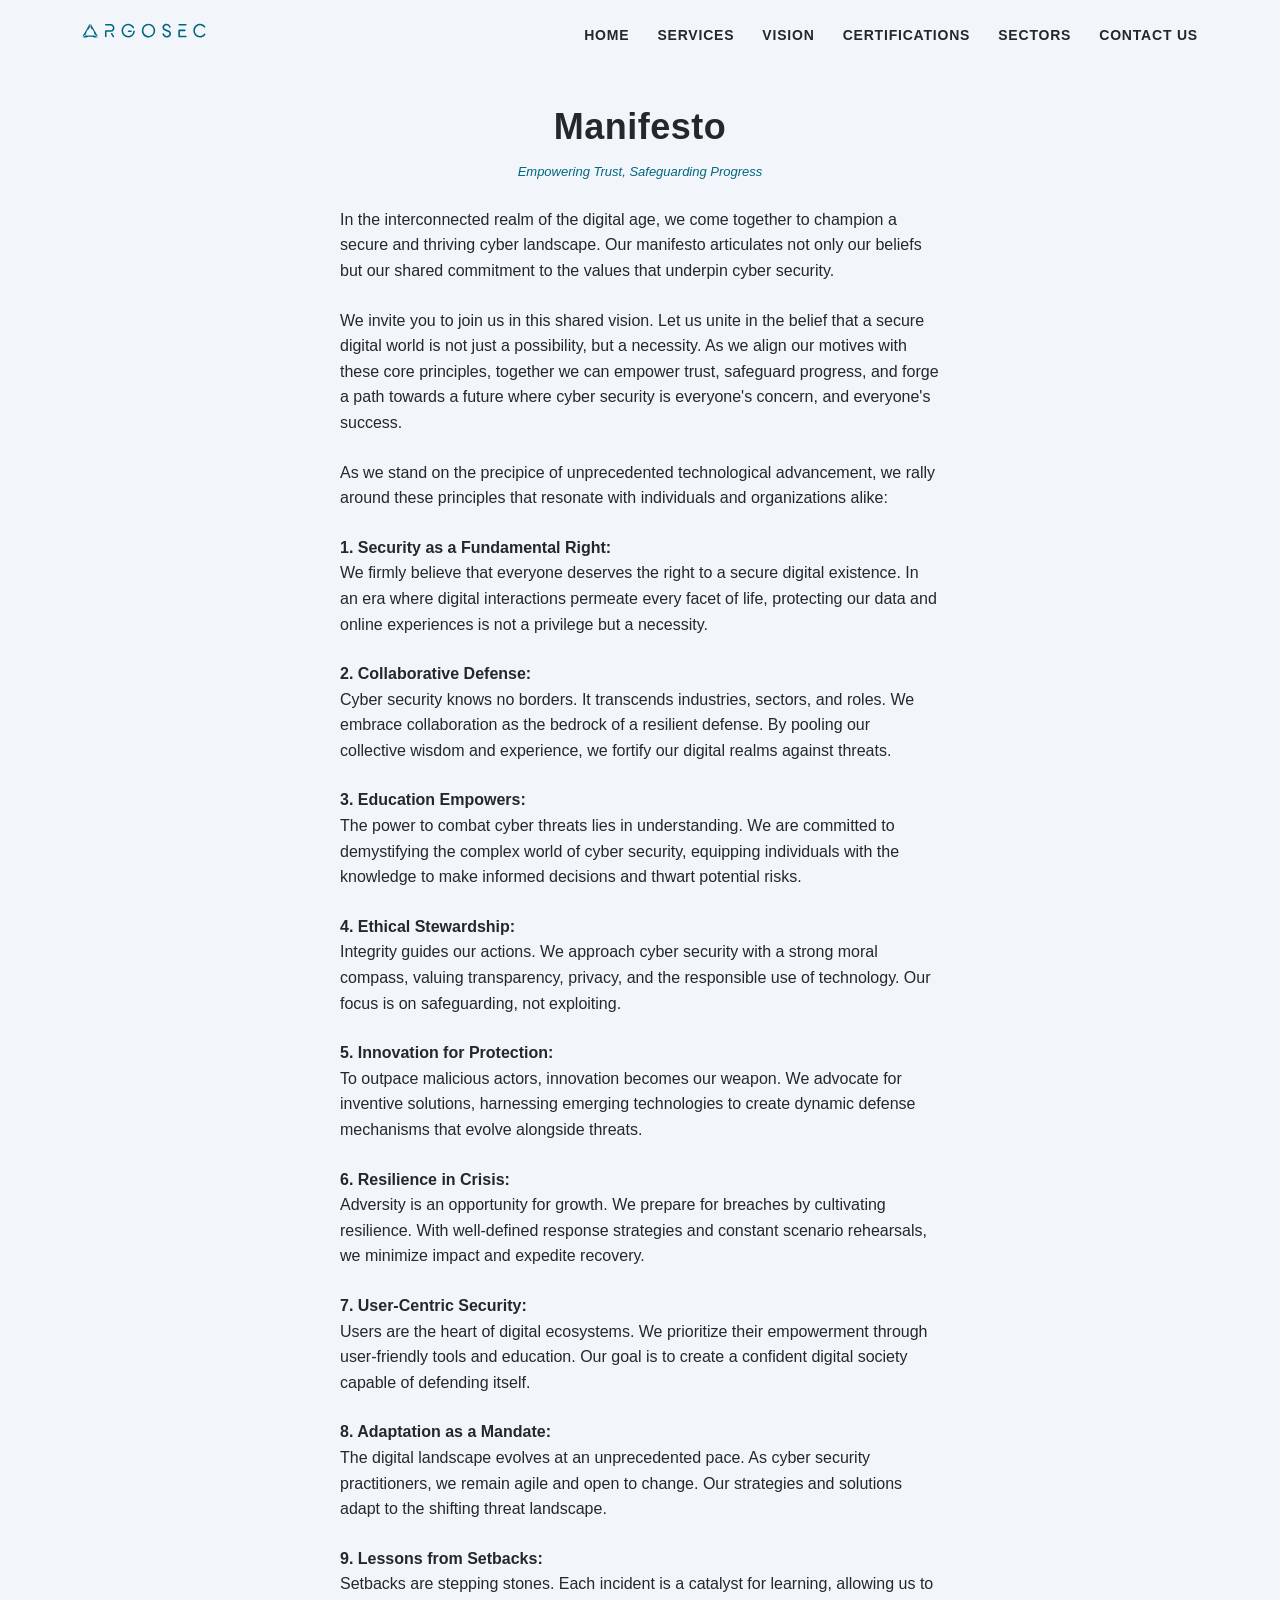
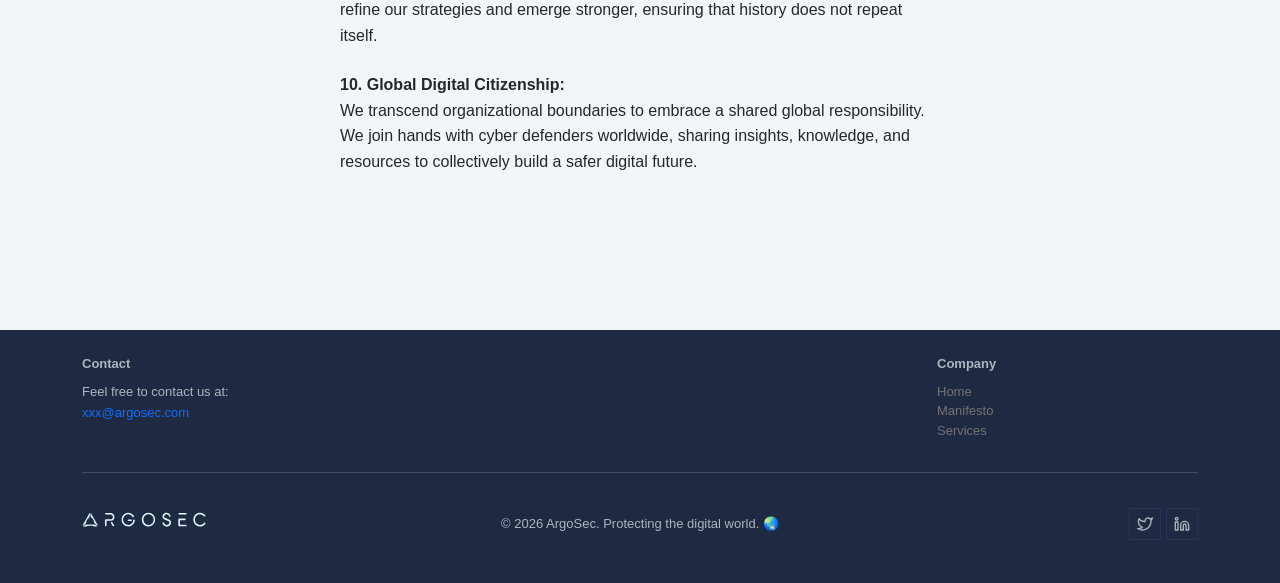
==== commit 26685083: "Modified About us, to Vision in services, manifesto and indest html" ====
--- a/menu/manifesto.html
+++ b/menu/manifesto.html
@@ -35,7 +35,7 @@
                             <a class="nav-link" href="../index.html#service">Services</a>
                         </li>
                         <li class="nav-item">
-                            <a class="nav-link" href="../index.html#about" title="#about">About Us</a>
+                            <a class="nav-link" href="../index.html#vision" title="#vision">Vision</a>
                         </li>
                         <li class="nav-item">
                             <a class="nav-link" href="../index.html#certification">Certifications</a>
@@ -54,7 +54,7 @@
         <!-- END NAVBAR -->
 
         <!-- Start About us -->
-        <section class="section bg-light overflow-hidden" id="about">
+        <section class="section bg-light overflow-hidden" id="Vision">
 
             <div class="container mt-60 mt-60">
                 <div class="row justify-content-center">
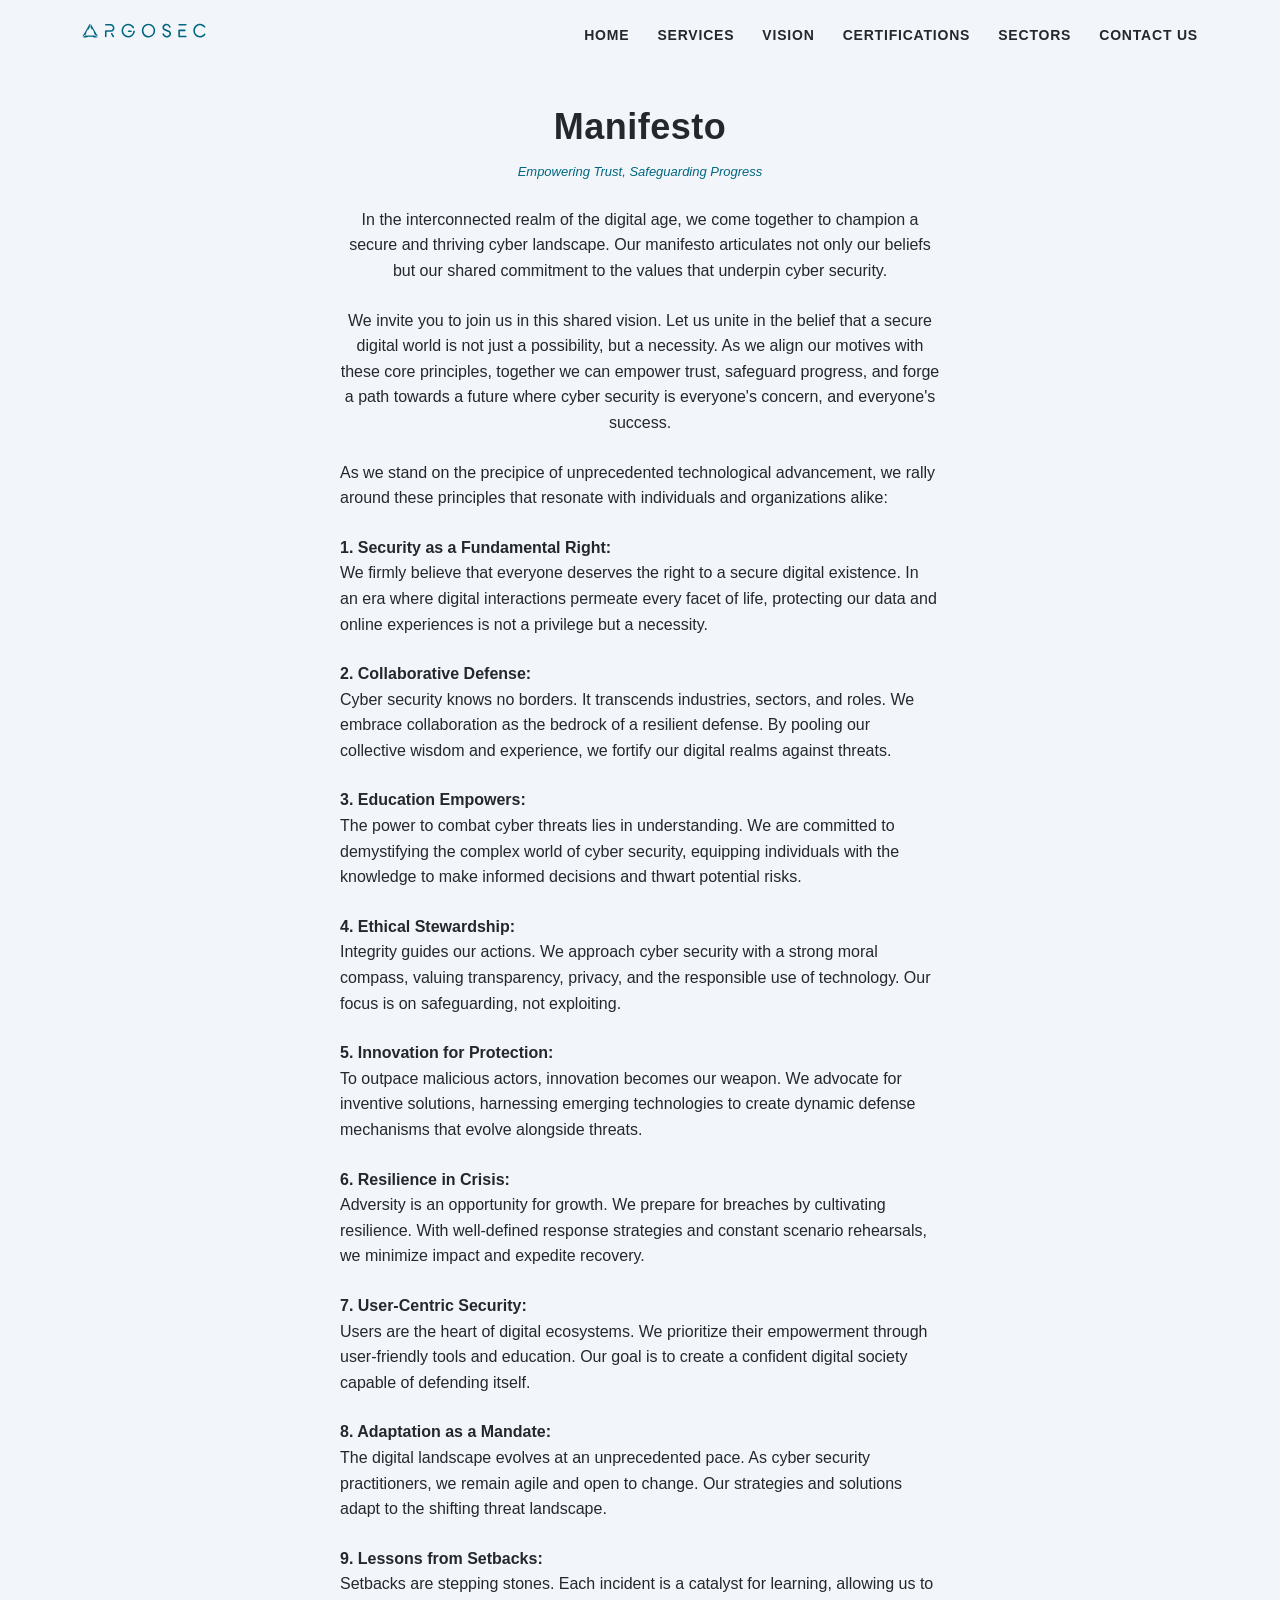
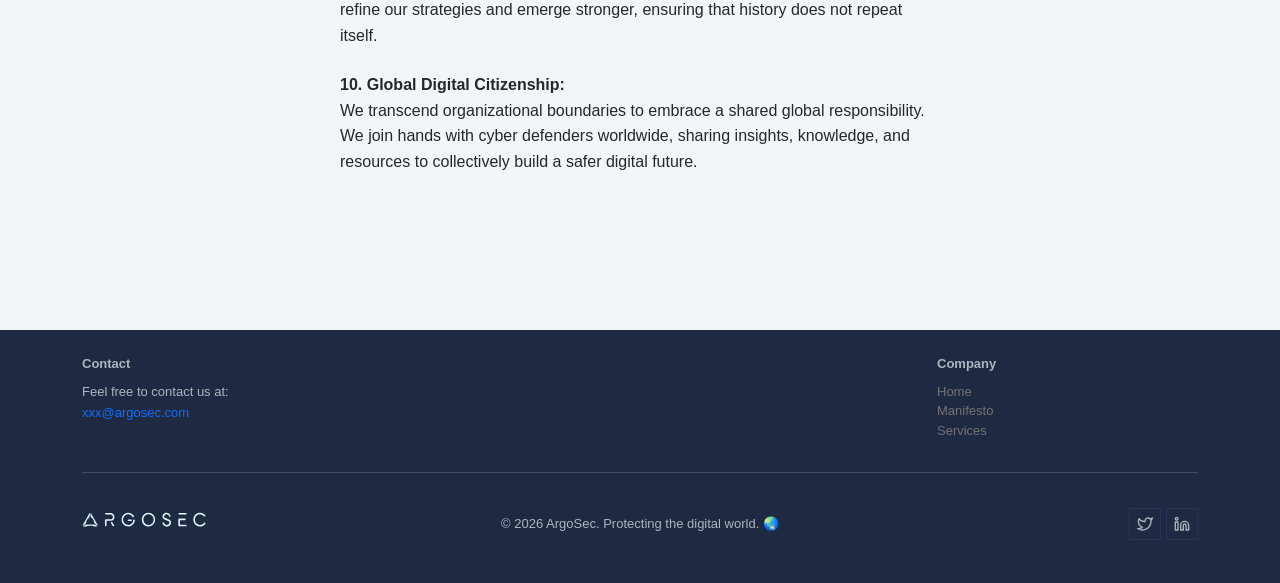
==== commit b5e74ae1: "centered some texts in Manifesto" ====
--- a/menu/manifesto.html
+++ b/menu/manifesto.html
@@ -62,8 +62,8 @@
                         <div class="section-title text-center">
                             <h4 class="title mb-2">Manifesto</h4>
                             <p style="font-size: small;" class="text-primary para-desc mx-auto mb-4"><em>Empowering Trust, Safeguarding Progress</em></p>
-                            <p style="font-size: medium;" class="text-sm-start para-desc mx-auto mb-4">In the interconnected realm of the digital age, we come together to champion a secure and thriving cyber landscape. Our manifesto articulates not only our beliefs but our shared commitment to the values that underpin cyber security.</p>
-                            <p style="font-size: medium;" class="text-sm-start para-desc mx-auto mb-4">We invite you to join us in this shared vision. Let us unite in the belief that a secure digital world is not just a possibility, but a necessity. As we align our motives with these core principles, together we can empower trust, safeguard progress, and forge a path towards a future where cyber security is everyone's concern, and everyone's success.</p>
+                            <p style="font-size: medium;" class="text-sm-start-center para-desc mx-auto mb-4">In the interconnected realm of the digital age, we come together to champion a secure and thriving cyber landscape. Our manifesto articulates not only our beliefs but our shared commitment to the values that underpin cyber security.</p>
+                            <p style="font-size: medium;" class="text-sm-start-center para-desc mx-auto mb-4">We invite you to join us in this shared vision. Let us unite in the belief that a secure digital world is not just a possibility, but a necessity. As we align our motives with these core principles, together we can empower trust, safeguard progress, and forge a path towards a future where cyber security is everyone's concern, and everyone's success.</p>
                             <p style="font-size: medium;" class="text-sm-start para-desc mx-auto mb-4">As we stand on the precipice of unprecedented technological advancement, we rally around these principles that resonate with individuals and organizations alike:</p>
                             <p style="font-size: medium;" class="text-sm-start para-desc mx-auto mb-4"><strong>1. Security as a Fundamental Right:</strong><br>We firmly believe that everyone deserves the right to a secure digital existence. In an era where digital interactions permeate every facet of life, protecting our data and online experiences is not a privilege but a necessity.</p>
                             <p style="font-size: medium;" class="text-sm-start para-desc mx-auto mb-4"><strong>2. Collaborative Defense:</strong><br>Cyber security knows no borders. It transcends industries, sectors, and roles. We embrace collaboration as the bedrock of a resilient defense. By pooling our collective wisdom and experience, we fortify our digital realms against threats.</p>
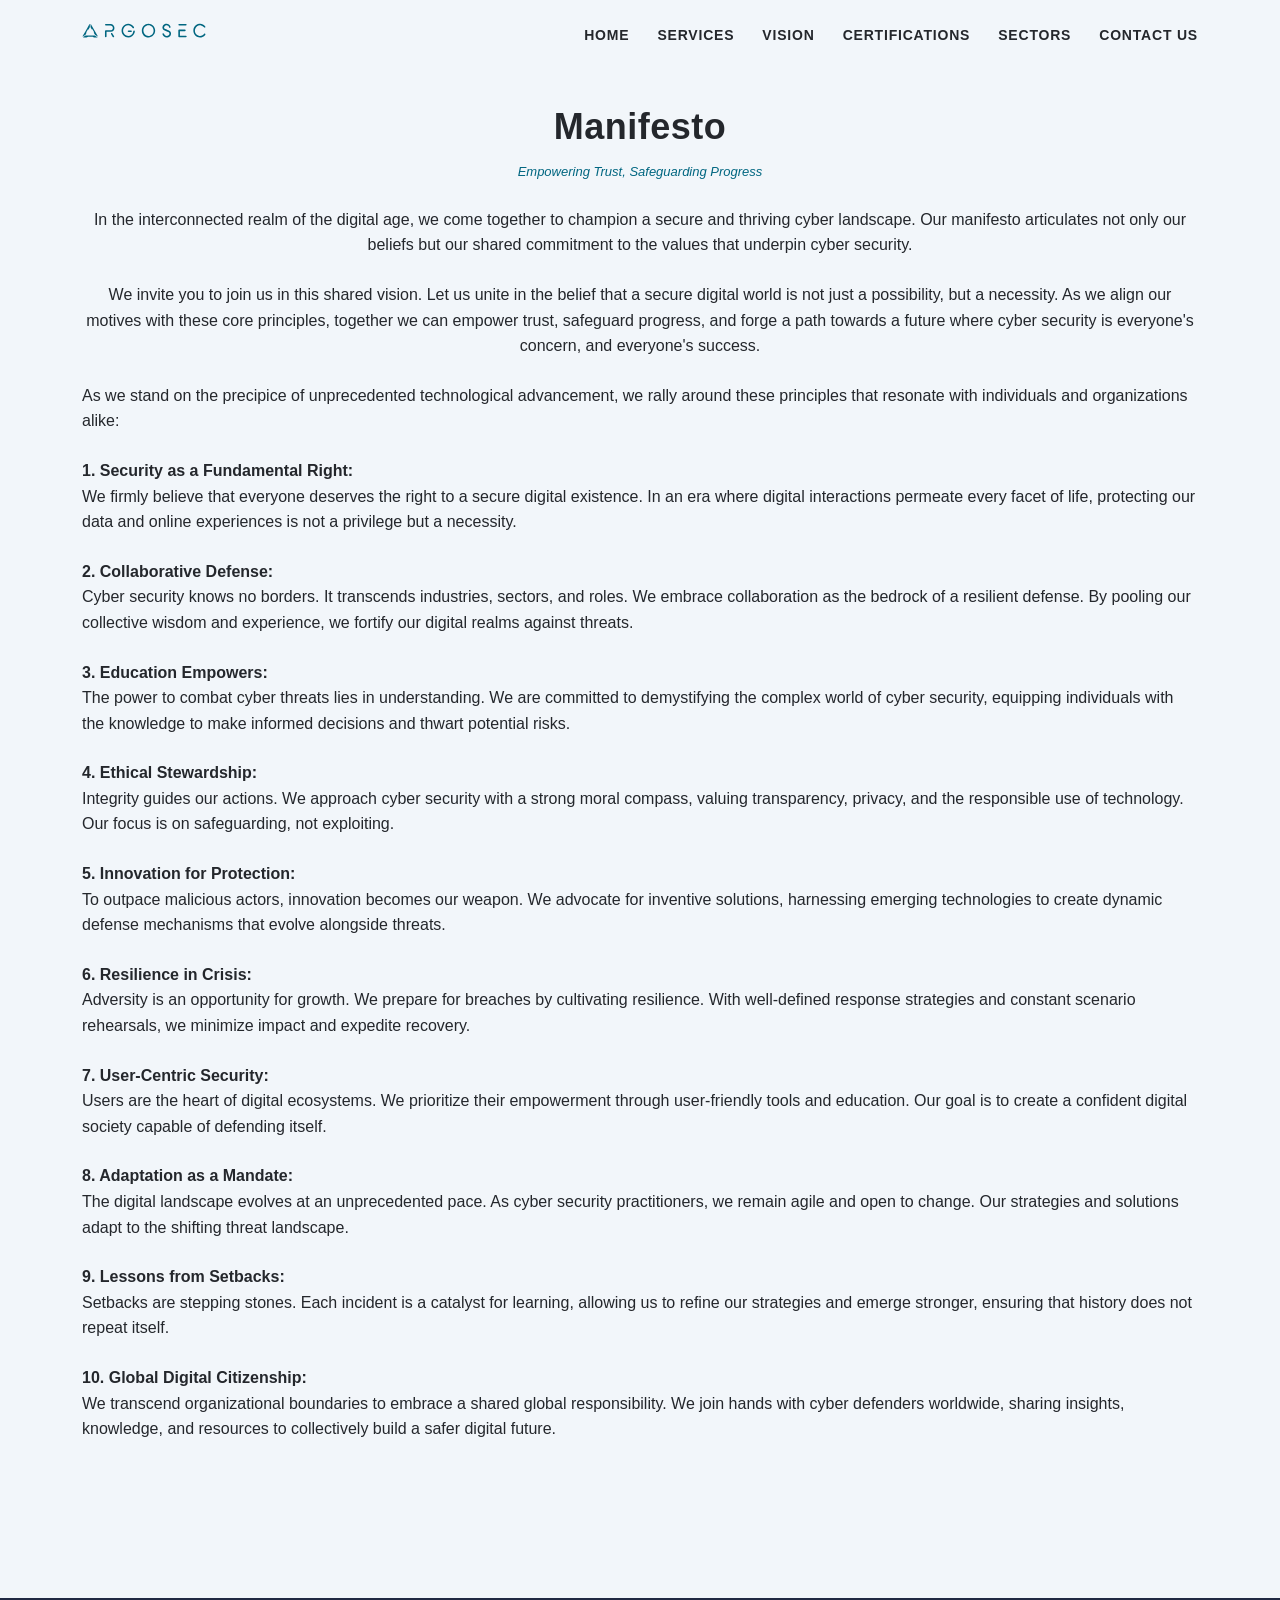
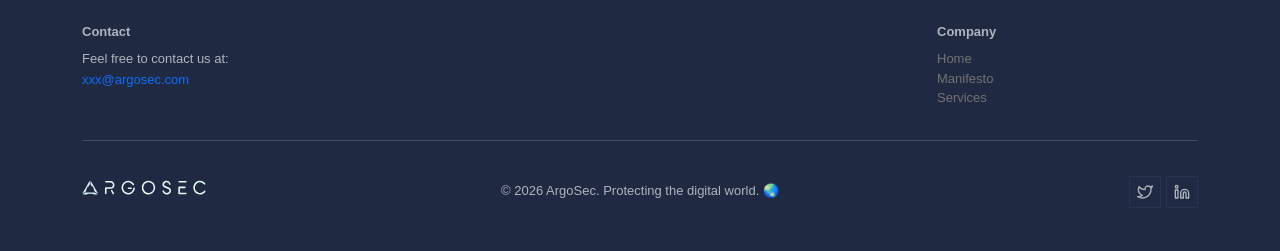
==== commit fac8eb95: "extended text borders in manifesto.html" ====
--- a/menu/manifesto.html
+++ b/menu/manifesto.html
@@ -62,19 +62,19 @@
                         <div class="section-title text-center">
                             <h4 class="title mb-2">Manifesto</h4>
                             <p style="font-size: small;" class="text-primary para-desc mx-auto mb-4"><em>Empowering Trust, Safeguarding Progress</em></p>
-                            <p style="font-size: medium;" class="text-sm-start-center para-desc mx-auto mb-4">In the interconnected realm of the digital age, we come together to champion a secure and thriving cyber landscape. Our manifesto articulates not only our beliefs but our shared commitment to the values that underpin cyber security.</p>
-                            <p style="font-size: medium;" class="text-sm-start-center para-desc mx-auto mb-4">We invite you to join us in this shared vision. Let us unite in the belief that a secure digital world is not just a possibility, but a necessity. As we align our motives with these core principles, together we can empower trust, safeguard progress, and forge a path towards a future where cyber security is everyone's concern, and everyone's success.</p>
-                            <p style="font-size: medium;" class="text-sm-start para-desc mx-auto mb-4">As we stand on the precipice of unprecedented technological advancement, we rally around these principles that resonate with individuals and organizations alike:</p>
-                            <p style="font-size: medium;" class="text-sm-start para-desc mx-auto mb-4"><strong>1. Security as a Fundamental Right:</strong><br>We firmly believe that everyone deserves the right to a secure digital existence. In an era where digital interactions permeate every facet of life, protecting our data and online experiences is not a privilege but a necessity.</p>
-                            <p style="font-size: medium;" class="text-sm-start para-desc mx-auto mb-4"><strong>2. Collaborative Defense:</strong><br>Cyber security knows no borders. It transcends industries, sectors, and roles. We embrace collaboration as the bedrock of a resilient defense. By pooling our collective wisdom and experience, we fortify our digital realms against threats.</p>
-                            <p style="font-size: medium;" class="text-sm-start para-desc mx-auto mb-4"><strong>3. Education Empowers:</strong><br>The power to combat cyber threats lies in understanding. We are committed to demystifying the complex world of cyber security, equipping individuals with the knowledge to make informed decisions and thwart potential risks.</p>
-                            <p style="font-size: medium;" class="text-sm-start para-desc mx-auto mb-4"><strong>4. Ethical Stewardship:</strong><br>Integrity guides our actions. We approach cyber security with a strong moral compass, valuing transparency, privacy, and the responsible use of technology. Our focus is on safeguarding, not exploiting.</p>
-                            <p style="font-size: medium;" class="text-sm-start para-desc mx-auto mb-4"><strong>5. Innovation for Protection:</strong><br>To outpace malicious actors, innovation becomes our weapon. We advocate for inventive solutions, harnessing emerging technologies to create dynamic defense mechanisms that evolve alongside threats.</p>
-                            <p style="font-size: medium;" class="text-sm-start para-desc mx-auto mb-4"><strong>6. Resilience in Crisis:</strong><br>Adversity is an opportunity for growth. We prepare for breaches by cultivating resilience. With well-defined response strategies and constant scenario rehearsals, we minimize impact and expedite recovery.</p>
-                            <p style="font-size: medium;" class="text-sm-start para-desc mx-auto mb-4"><strong>7. User-Centric Security:</strong><br>Users are the heart of digital ecosystems. We prioritize their empowerment through user-friendly tools and education. Our goal is to create a confident digital society capable of defending itself.</p>
-                            <p style="font-size: medium;" class="text-sm-start para-desc mx-auto mb-4"><strong>8. Adaptation as a Mandate:</strong><br>The digital landscape evolves at an unprecedented pace. As cyber security practitioners, we remain agile and open to change. Our strategies and solutions adapt to the shifting threat landscape.</p>
-                            <p style="font-size: medium;" class="text-sm-start para-desc mx-auto mb-4"><strong>9. Lessons from Setbacks:</strong><br>Setbacks are stepping stones. Each incident is a catalyst for learning, allowing us to refine our strategies and emerge stronger, ensuring that history does not repeat itself.</p>
-                            <p style="font-size: medium;" class="text-sm-start para-desc mx-auto mb-4"><strong>10. Global Digital Citizenship:</strong><br>We transcend organizational boundaries to embrace a shared global responsibility. We join hands with cyber defenders worldwide, sharing insights, knowledge, and resources to collectively build a safer digital future.</p>
+                            <p style="font-size: medium;" class="text-sm-start-center mani-desc mx-auto mb-4">In the interconnected realm of the digital age, we come together to champion a secure and thriving cyber landscape. Our manifesto articulates not only our beliefs but our shared commitment to the values that underpin cyber security.</p>
+                            <p style="font-size: medium;" class="text-sm-start-center mani-desc mx-auto mb-4">We invite you to join us in this shared vision. Let us unite in the belief that a secure digital world is not just a possibility, but a necessity. As we align our motives with these core principles, together we can empower trust, safeguard progress, and forge a path towards a future where cyber security is everyone's concern, and everyone's success.</p>
+                            <p style="font-size: medium;" class="text-sm-start mani-desc mx-auto mb-4">As we stand on the precipice of unprecedented technological advancement, we rally around these principles that resonate with individuals and organizations alike:</p>
+                            <p style="font-size: medium;" class="text-sm-start mani-desc mx-auto mb-4"><strong>1. Security as a Fundamental Right:</strong><br>We firmly believe that everyone deserves the right to a secure digital existence. In an era where digital interactions permeate every facet of life, protecting our data and online experiences is not a privilege but a necessity.</p>
+                            <p style="font-size: medium;" class="text-sm-start mani-desc mx-auto mb-4"><strong>2. Collaborative Defense:</strong><br>Cyber security knows no borders. It transcends industries, sectors, and roles. We embrace collaboration as the bedrock of a resilient defense. By pooling our collective wisdom and experience, we fortify our digital realms against threats.</p>
+                            <p style="font-size: medium;" class="text-sm-start mani-desc mx-auto mb-4"><strong>3. Education Empowers:</strong><br>The power to combat cyber threats lies in understanding. We are committed to demystifying the complex world of cyber security, equipping individuals with the knowledge to make informed decisions and thwart potential risks.</p>
+                            <p style="font-size: medium;" class="text-sm-start mani-desc mx-auto mb-4"><strong>4. Ethical Stewardship:</strong><br>Integrity guides our actions. We approach cyber security with a strong moral compass, valuing transparency, privacy, and the responsible use of technology. Our focus is on safeguarding, not exploiting.</p>
+                            <p style="font-size: medium;" class="text-sm-start mani-desc mx-auto mb-4"><strong>5. Innovation for Protection:</strong><br>To outpace malicious actors, innovation becomes our weapon. We advocate for inventive solutions, harnessing emerging technologies to create dynamic defense mechanisms that evolve alongside threats.</p>
+                            <p style="font-size: medium;" class="text-sm-start mani-desc mx-auto mb-4"><strong>6. Resilience in Crisis:</strong><br>Adversity is an opportunity for growth. We prepare for breaches by cultivating resilience. With well-defined response strategies and constant scenario rehearsals, we minimize impact and expedite recovery.</p>
+                            <p style="font-size: medium;" class="text-sm-start mani-desc mx-auto mb-4"><strong>7. User-Centric Security:</strong><br>Users are the heart of digital ecosystems. We prioritize their empowerment through user-friendly tools and education. Our goal is to create a confident digital society capable of defending itself.</p>
+                            <p style="font-size: medium;" class="text-sm-start mani-desc mx-auto mb-4"><strong>8. Adaptation as a Mandate:</strong><br>The digital landscape evolves at an unprecedented pace. As cyber security practitioners, we remain agile and open to change. Our strategies and solutions adapt to the shifting threat landscape.</p>
+                            <p style="font-size: medium;" class="text-sm-start mani-desc mx-auto mb-4"><strong>9. Lessons from Setbacks:</strong><br>Setbacks are stepping stones. Each incident is a catalyst for learning, allowing us to refine our strategies and emerge stronger, ensuring that history does not repeat itself.</p>
+                            <p style="font-size: medium;" class="text-sm-start mani-desc mx-auto mb-4"><strong>10. Global Digital Citizenship:</strong><br>We transcend organizational boundaries to embrace a shared global responsibility. We join hands with cyber defenders worldwide, sharing insights, knowledge, and resources to collectively build a safer digital future.</p>
 
                         </div>
                     </div><!--end col-->
